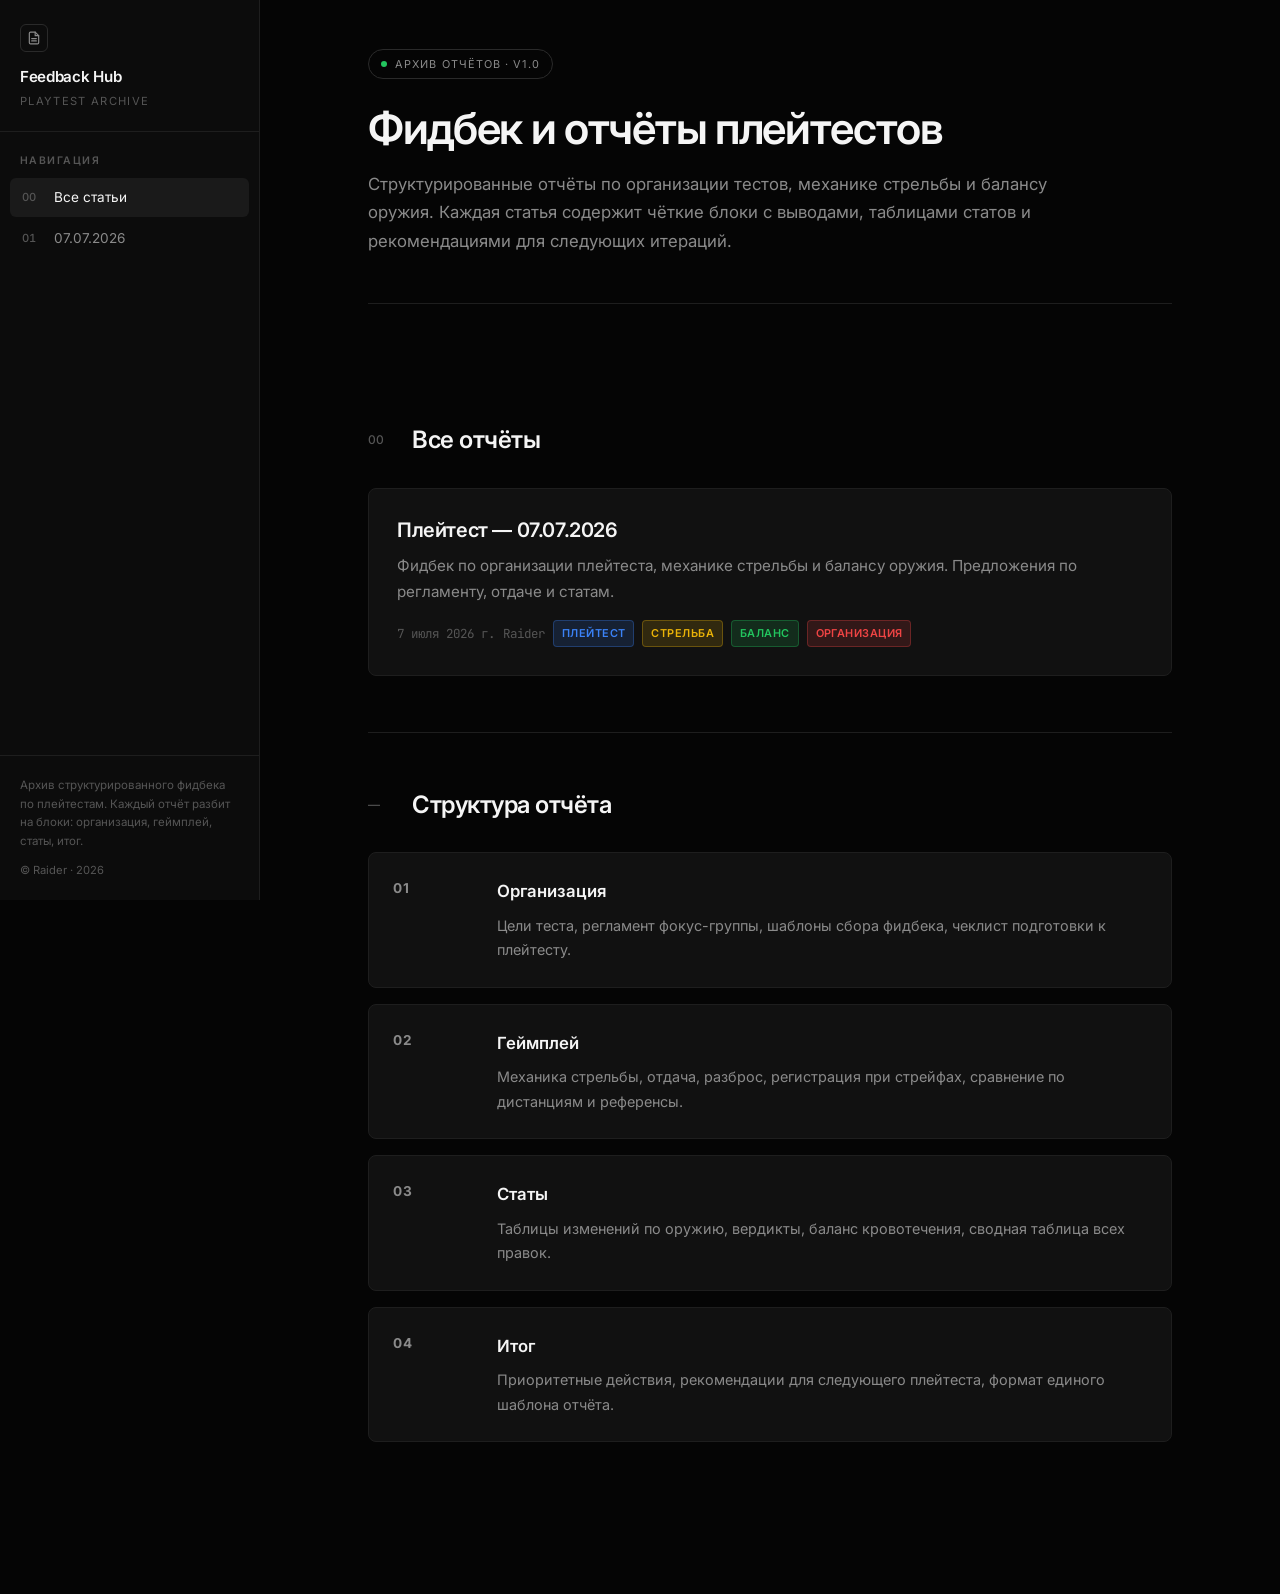
==== index.html @ beb71a13 "Redesign Feedback Hub with Exbo-security dark theme and expanded content. Sidebar layout, detailed p" ====
<!DOCTYPE html>
<html lang="ru">
<head>
  <meta charset="UTF-8">
  <meta name="viewport" content="width=device-width, initial-scale=1.0">
  <title>Feedback Hub — Архив плейтестов</title>
  <meta name="description" content="Структурированный архив фидбека по плейтестам: организация, геймплей, баланс оружия и статов.">
  <link rel="preconnect" href="https://fonts.googleapis.com">
  <link rel="preconnect" href="https://fonts.gstatic.com" crossorigin>
  <link href="https://fonts.googleapis.com/css2?family=Inter:wght@300;400;500;600;700&family=JetBrains+Mono:wght@400;500&display=swap" rel="stylesheet">
  <link rel="stylesheet" href="css/styles.css">
</head>
<body>
  <button class="menu-toggle" id="menuToggle" aria-label="Меню">&#9776; Меню</button>

  <div class="layout">
    <aside class="sidebar" id="sidebar">
      <div class="brand">
        <div class="brand-icon" aria-hidden="true">
          <svg width="14" height="14" viewBox="0 0 24 24" fill="none" stroke="currentColor" stroke-width="2" stroke-linecap="round" stroke-linejoin="round">
            <path d="M14 2H6a2 2 0 0 0-2 2v16a2 2 0 0 0 2 2h12a2 2 0 0 0 2-2V8z"/>
            <polyline points="14 2 14 8 20 8"/>
            <line x1="16" y1="13" x2="8" y2="13"/>
            <line x1="16" y1="17" x2="8" y2="17"/>
          </svg>
        </div>
        <div class="brand-title">Feedback Hub</div>
        <div class="brand-sub">Playtest Archive</div>
      </div>

      <div class="nav-label">Навигация</div>
      <nav class="nav-links">
        <a href="index.html" class="nav-link active"><span class="nav-num">00</span> Все статьи</a>
        <a href="articles/2026-07-07-playtest-raider.html" class="nav-link"><span class="nav-num">01</span> 07.07.2026</a>
      </nav>

      <div class="sidebar-footer">
        <p>Архив структурированного фидбека по плейтестам. Каждый отчёт разбит на блоки: организация, геймплей, статы, итог.</p>
        <p class="copy">&copy; Raider &middot; 2026</p>
      </div>
    </aside>

    <div class="main">
      <div class="main-inner">
        <header class="hero">
          <div class="hero-badge">Архив отчётов &middot; v1.0</div>
          <h1>Фидбек и отчёты плейтестов</h1>
          <p class="hero-sub">Структурированные отчёты по организации тестов, механике стрельбы и балансу оружия. Каждая статья содержит чёткие блоки с выводами, таблицами статов и рекомендациями для следующих итераций.</p>
        </header>

        <section>
          <div class="section-head">
            <span class="section-num">00</span>
            <h2>Все отчёты</h2>
          </div>

          <div id="article-list" class="article-grid">
            <a class="article-card" href="articles/2026-07-07-playtest-raider.html">
              <h2>Плейтест &mdash; 07.07.2026</h2>
              <p>Фидбек по организации плейтеста, механике стрельбы и балансу оружия. Предложения по регламенту, отдаче, обвесам и статам 11 единиц вооружения.</p>
              <div class="article-card-footer">
                <span class="article-date">7 июля 2026</span>
                <span class="article-date">Raider</span>
                <span class="badge badge-ok">плейтест</span>
                <span class="badge badge-warn">стрельба</span>
                <span class="badge badge-good">баланс</span>
                <span class="badge badge-bad">организация</span>
              </div>
            </a>
          </div>
        </section>

        <section>
          <div class="section-head">
            <span class="section-num">&mdash;</span>
            <h2>Структура отчёта</h2>
          </div>

          <div class="factor">
            <div class="factor-weight">01</div>
            <div>
              <div class="factor-name">Организация</div>
              <p class="factor-desc">Цели теста, регламент фокус-группы, шаблоны сбора фидбека, чеклист подготовки к плейтесту.</p>
            </div>
          </div>

          <div class="factor">
            <div class="factor-weight">02</div>
            <div>
              <div class="factor-name">Геймплей</div>
              <p class="factor-desc">Механика стрельбы, отдача, разброс, регистрация при стрейфах, сравнение по дистанциям и референсы.</p>
            </div>
          </div>

          <div class="factor">
            <div class="factor-weight">03</div>
            <div>
              <div class="factor-name">Статы</div>
              <p class="factor-desc">Таблицы изменений по оружию, вердикты, баланс кровотечения, сводная таблица всех правок.</p>
            </div>
          </div>

          <div class="factor">
            <div class="factor-weight">04</div>
            <div>
              <div class="factor-name">Итог</div>
              <p class="factor-desc">Приоритетные действия, рекомендации для следующего плейтеста, формат единого шаблона отчёта.</p>
            </div>
          </div>
        </section>
      </div>
    </div>
  </div>

  <script src="js/main.js"></script>
</body>
</html>
---- css/styles.css ----
:root {
  --bg: #050505;
  --bg-elevated: #0c0c0c;
  --bg-card: #111111;
  --bg-hover: #1a1a1a;
  --border: #1e1e1e;
  --border-light: #2a2a2a;
  --text: #f5f5f5;
  --text-muted: #8a8a8a;
  --text-dim: #555555;
  --accent: #3b82f6;
  --accent-dim: rgba(59, 130, 246, 0.12);
  --green: #22c55e;
  --green-dim: rgba(34, 197, 94, 0.12);
  --yellow: #eab308;
  --yellow-dim: rgba(234, 179, 8, 0.08);
  --red: #ef4444;
  --red-dim: rgba(239, 68, 68, 0.1);
  --orange: #f97316;
  --sidebar-w: 260px;
  --font: 'Inter', system-ui, sans-serif;
  --mono: 'JetBrains Mono', 'Courier New', monospace;
}

*, *::before, *::after { margin: 0; padding: 0; box-sizing: border-box; }

html { scroll-behavior: smooth; }

body {
  font-family: var(--font);
  background: var(--bg);
  color: var(--text);
  line-height: 1.7;
  -webkit-font-smoothing: antialiased;
}

a { color: var(--accent); text-decoration: none; }
a:hover { text-decoration: underline; }

.layout { display: flex; min-height: 100vh; }

/* Sidebar */
.sidebar {
  width: var(--sidebar-w);
  flex-shrink: 0;
  position: fixed;
  top: 0;
  left: 0;
  height: 100vh;
  background: var(--bg-elevated);
  border-right: 1px solid var(--border);
  display: flex;
  flex-direction: column;
  z-index: 100;
  overflow-y: auto;
}

.brand {
  padding: 24px 20px 20px;
  border-bottom: 1px solid var(--border);
}

.brand-icon {
  width: 28px;
  height: 28px;
  border: 1.5px solid var(--border-light);
  border-radius: 6px;
  display: flex;
  align-items: center;
  justify-content: center;
  margin-bottom: 12px;
  color: var(--text-muted);
}

.brand-icon svg { display: block; }

.brand-title {
  font-size: 0.95rem;
  font-weight: 600;
  letter-spacing: -0.02em;
}

.brand-sub {
  font-size: 0.7rem;
  color: var(--text-dim);
  text-transform: uppercase;
  letter-spacing: 0.12em;
  margin-top: 2px;
}

.nav-label {
  padding: 20px 20px 8px;
  font-size: 0.65rem;
  text-transform: uppercase;
  letter-spacing: 0.14em;
  color: var(--text-dim);
  font-weight: 600;
}

.nav-links {
  display: flex;
  flex-direction: column;
  gap: 2px;
  padding: 0 10px;
  flex: 1;
}

.nav-link {
  display: flex;
  align-items: center;
  gap: 10px;
  padding: 8px 12px;
  border-radius: 6px;
  color: var(--text-muted);
  text-decoration: none;
  font-size: 0.85rem;
  transition: all 0.15s;
}

.nav-link:hover {
  color: var(--text);
  background: var(--bg-hover);
  text-decoration: none;
}

.nav-link.active {
  color: var(--text);
  background: var(--bg-hover);
}

.nav-num {
  font-size: 0.7rem;
  color: var(--text-dim);
  font-weight: 500;
  min-width: 22px;
  font-variant-numeric: tabular-nums;
}

.sidebar-footer {
  padding: 20px;
  border-top: 1px solid var(--border);
  margin-top: auto;
}

.sidebar-footer p {
  font-size: 0.72rem;
  color: var(--text-dim);
  line-height: 1.6;
}

.sidebar-footer .copy {
  margin-top: 12px;
  font-size: 0.7rem;
  color: var(--text-dim);
}

/* Main */
.main {
  margin-left: var(--sidebar-w);
  flex: 1;
  min-width: 0;
}

.main-inner {
  max-width: 900px;
  margin: 0 auto;
  padding: 48px 48px 80px;
}

/* Hero */
.hero {
  margin-bottom: 64px;
  padding-bottom: 48px;
  border-bottom: 1px solid var(--border);
}

.hero-badge {
  display: inline-flex;
  align-items: center;
  gap: 8px;
  padding: 5px 12px;
  border: 1px solid var(--border-light);
  border-radius: 100px;
  font-size: 0.68rem;
  text-transform: uppercase;
  letter-spacing: 0.1em;
  color: var(--text-muted);
  margin-bottom: 24px;
}

.hero-badge::before {
  content: '';
  width: 6px;
  height: 6px;
  border-radius: 50%;
  background: var(--green);
}

.hero h1 {
  font-size: clamp(2rem, 4vw, 2.75rem);
  font-weight: 600;
  letter-spacing: -0.03em;
  line-height: 1.15;
  margin-bottom: 16px;
}

.hero-sub {
  font-size: 1.05rem;
  color: var(--text-muted);
  line-height: 1.7;
  max-width: 720px;
}

.hero-meta {
  display: flex;
  flex-wrap: wrap;
  gap: 8px;
  margin-top: 20px;
}

/* Sections */
section {
  padding: 56px 0;
  border-bottom: 1px solid var(--border);
}

section:last-child { border-bottom: none; }

.section-head {
  display: flex;
  align-items: flex-start;
  gap: 16px;
  margin-bottom: 32px;
}

.section-num {
  font-size: 0.75rem;
  color: var(--text-dim);
  font-weight: 500;
  padding-top: 6px;
  min-width: 28px;
}

h2 {
  font-size: 1.5rem;
  font-weight: 600;
  letter-spacing: -0.02em;
  line-height: 1.3;
}

.subsection-title {
  font-size: 1.15rem;
  font-weight: 600;
  letter-spacing: -0.02em;
  margin: 44px 0 20px;
  padding-top: 28px;
  border-top: 1px solid var(--border);
  color: var(--text);
}

.subsection-title:first-of-type {
  margin-top: 8px;
  padding-top: 0;
  border-top: none;
}

h3 {
  font-size: 1.1rem;
  font-weight: 600;
  margin: 36px 0 16px;
  color: var(--text);
}

h4 {
  font-size: 0.8rem;
  font-weight: 600;
  margin: 28px 0 14px;
  color: var(--text-muted);
  text-transform: uppercase;
  letter-spacing: 0.06em;
}

p, li { font-size: 0.95rem; color: var(--text-muted); }
strong { color: var(--text); font-weight: 600; }

ul, ol { margin-left: 20px; }
li { margin-bottom: 6px; }

code {
  font-family: var(--mono);
  font-size: 0.85em;
  background: var(--bg-hover);
  padding: 2px 6px;
  border-radius: 4px;
  color: var(--accent);
}

/* Cards */
.content-block {
  background: var(--bg-card);
  border: 1px solid var(--border);
  border-radius: 8px;
  padding: 28px;
  margin: 20px 0;
}

.content-block-title {
  font-size: 1rem;
  font-weight: 600;
  margin-bottom: 16px;
  color: var(--text);
}

.content-block-text {
  font-size: 0.95rem;
  line-height: 1.75;
  color: var(--text-muted);
  margin-bottom: 12px;
}

.content-block-text:last-child { margin-bottom: 0; }

/* Info boxes */
.info-box {
  border: 1px solid var(--border-light);
  border-left: 3px solid var(--accent);
  border-radius: 8px;
  padding: 24px 28px;
  margin: 24px 0;
  background: var(--accent-dim);
}

.info-box--success {
  border-left-color: var(--green);
  background: var(--green-dim);
  border-color: rgba(34, 197, 94, 0.2);
}

.info-box--warning {
  border-left-color: var(--yellow);
  background: var(--yellow-dim);
  border-color: rgba(234, 179, 8, 0.25);
}

.info-box--danger {
  border-left-color: var(--red);
  background: var(--red-dim);
  border-color: rgba(239, 68, 68, 0.2);
}

.info-box-title {
  font-size: 0.72rem;
  font-weight: 600;
  text-transform: uppercase;
  letter-spacing: 0.1em;
  color: var(--accent);
  margin-bottom: 12px;
}

.info-box--success .info-box-title { color: var(--green); }
.info-box--warning .info-box-title { color: var(--yellow); }
.info-box--danger .info-box-title { color: var(--red); }

.info-box-text {
  font-size: 0.92rem;
  line-height: 1.75;
  color: var(--text-muted);
}

.callout-warning {
  border: 1px solid rgba(234, 179, 8, 0.3);
  background: rgba(234, 179, 8, 0.06);
  border-radius: 8px;
  padding: 20px 24px;
  margin: 24px 0;
}

.callout-warning-title {
  font-size: 0.72rem;
  font-weight: 600;
  text-transform: uppercase;
  letter-spacing: 0.1em;
  color: var(--yellow);
  margin-bottom: 10px;
}

/* Factor cards */
.factor {
  display: grid;
  grid-template-columns: 80px 1fr;
  gap: 24px;
  padding: 24px;
  margin: 16px 0;
  background: var(--bg-card);
  border: 1px solid var(--border);
  border-radius: 8px;
  transition: border-color 0.2s;
}

.factor:hover { border-color: var(--border-light); }

.factor-weight {
  font-size: 0.85rem;
  font-weight: 700;
  color: var(--text-muted);
  letter-spacing: 0.04em;
  text-transform: uppercase;
}

.factor-name {
  font-size: 1.05rem;
  font-weight: 600;
  margin-bottom: 8px;
  color: var(--text);
}

.factor-desc {
  font-size: 0.9rem;
  color: var(--text-muted);
  line-height: 1.7;
}

.factor-tag {
  display: inline-block;
  margin-top: 12px;
  padding: 4px 10px;
  background: var(--bg-hover);
  border: 1px solid var(--border);
  color: var(--text-muted);
  font-size: 0.7rem;
  text-transform: uppercase;
  letter-spacing: 0.06em;
  border-radius: 4px;
}

.factor-tag--bad {
  background: var(--red-dim);
  border-color: rgba(239, 68, 68, 0.3);
  color: var(--red);
}

.factor-tag--good {
  background: var(--green-dim);
  border-color: rgba(34, 197, 94, 0.3);
  color: var(--green);
}

/* Tables */
.table-wrap {
  overflow-x: auto;
  margin: 24px 0;
  border: 1px solid var(--border);
  border-radius: 8px;
}

table {
  width: 100%;
  border-collapse: collapse;
  font-size: 0.88rem;
}

th, td {
  padding: 14px 16px;
  text-align: left;
  border-bottom: 1px solid var(--border);
}

th {
  font-size: 0.68rem;
  font-weight: 600;
  text-transform: uppercase;
  letter-spacing: 0.1em;
  color: var(--text-dim);
  background: var(--bg-card);
}

tr:last-child td { border-bottom: none; }
tr:hover td { background: var(--bg-hover); }

.stat-old {
  font-family: var(--mono);
  color: var(--text-dim);
  text-decoration: line-through;
}

.stat-arrow { color: var(--text-dim); margin: 0 6px; }

.stat-new {
  font-family: var(--mono);
  color: var(--accent);
  font-weight: 600;
}

/* Badges */
.badge {
  display: inline-block;
  padding: 3px 8px;
  border-radius: 4px;
  font-size: 0.68rem;
  font-weight: 600;
  letter-spacing: 0.04em;
  text-transform: uppercase;
}

.badge-good { background: rgba(34, 197, 94, 0.15); color: var(--green); border: 1px solid rgba(34, 197, 94, 0.3); }
.badge-ok { background: rgba(59, 130, 246, 0.15); color: var(--accent); border: 1px solid rgba(59, 130, 246, 0.3); }
.badge-bad { background: rgba(239, 68, 68, 0.15); color: var(--red); border: 1px solid rgba(239, 68, 68, 0.3); }
.badge-warn { background: rgba(234, 179, 8, 0.15); color: var(--yellow); border: 1px solid rgba(234, 179, 8, 0.3); }
.badge-neutral { background: rgba(138, 138, 138, 0.15); color: var(--text-muted); border: 1px solid var(--border-light); }

/* Article cards (index) */
.article-grid {
  display: grid;
  gap: 16px;
  margin-top: 8px;
}

.article-card {
  display: block;
  padding: 28px;
  background: var(--bg-card);
  border: 1px solid var(--border);
  border-radius: 8px;
  text-decoration: none;
  color: inherit;
  transition: border-color 0.2s, background 0.2s;
}

.article-card:hover {
  border-color: var(--border-light);
  background: var(--bg-hover);
  text-decoration: none;
}

.article-card h2 {
  font-size: 1.25rem;
  margin-bottom: 10px;
}

.article-card p {
  margin-bottom: 16px;
}

.article-card-footer {
  display: flex;
  flex-wrap: wrap;
  align-items: center;
  gap: 8px;
}

.article-date {
  font-family: var(--mono);
  font-size: 0.78rem;
  color: var(--text-dim);
}

/* Weapon cards */
.weapon-card {
  background: var(--bg-card);
  border: 1px solid var(--border);
  border-radius: 8px;
  padding: 24px 28px;
  margin: 16px 0;
}

.weapon-card-header {
  display: flex;
  flex-wrap: wrap;
  align-items: center;
  justify-content: space-between;
  gap: 12px;
  margin-bottom: 16px;
}

.weapon-card-name {
  font-size: 1.05rem;
  font-weight: 600;
  color: var(--text);
}

.weapon-note {
  margin-top: 14px;
  font-size: 0.9rem;
  color: var(--text-muted);
  line-height: 1.7;
  padding-top: 14px;
  border-top: 1px solid var(--border);
}

/* Link cards */
.link-card {
  display: flex;
  align-items: center;
  gap: 14px;
  padding: 16px 20px;
  margin: 12px 0;
  background: var(--bg-card);
  border: 1px solid var(--border);
  border-radius: 8px;
  text-decoration: none;
  transition: border-color 0.2s;
}

.link-card:hover {
  border-color: var(--accent);
  text-decoration: none;
}

.link-card-icon {
  width: 36px;
  height: 36px;
  border-radius: 6px;
  background: var(--accent-dim);
  display: flex;
  align-items: center;
  justify-content: center;
  flex-shrink: 0;
  color: var(--accent);
  font-size: 0.75rem;
  font-weight: 700;
  font-family: var(--mono);
}

.link-card-body strong {
  display: block;
  font-size: 0.92rem;
  margin-bottom: 2px;
}

.link-card-body span {
  font-size: 0.8rem;
  color: var(--text-dim);
}

/* Distance grid */
.distance-grid {
  display: grid;
  grid-template-columns: repeat(3, 1fr);
  gap: 16px;
  margin: 24px 0;
}

.distance-card {
  background: var(--bg-card);
  border: 1px solid var(--border);
  border-radius: 8px;
  padding: 24px;
}

.distance-card-label {
  font-size: 0.68rem;
  font-weight: 600;
  text-transform: uppercase;
  letter-spacing: 0.1em;
  color: var(--text-dim);
  margin-bottom: 8px;
}

.distance-card-status {
  font-size: 1.1rem;
  font-weight: 600;
  margin-bottom: 12px;
}

.distance-card-status.ok { color: var(--green); }
.distance-card-status.warn { color: var(--yellow); }
.distance-card-status.bad { color: var(--red); }

.distance-card p {
  font-size: 0.88rem;
  line-height: 1.65;
}

/* Checklist */
.checklist {
  list-style: none;
  margin: 16px 0;
  padding: 0;
}

.checklist li {
  display: flex;
  align-items: flex-start;
  gap: 12px;
  padding: 12px 0;
  border-bottom: 1px solid var(--border);
  margin: 0;
}

.checklist li:last-child { border-bottom: none; }

.check-icon {
  width: 20px;
  height: 20px;
  border-radius: 4px;
  flex-shrink: 0;
  display: flex;
  align-items: center;
  justify-content: center;
  font-size: 0.7rem;
  font-weight: 700;
  margin-top: 2px;
}

.check-icon--fail {
  background: var(--red-dim);
  color: var(--red);
  border: 1px solid rgba(239, 68, 68, 0.3);
}

.check-icon--pass {
  background: var(--green-dim);
  color: var(--green);
  border: 1px solid rgba(34, 197, 94, 0.3);
}

.check-icon--warn {
  background: var(--yellow-dim);
  color: var(--yellow);
  border: 1px solid rgba(234, 179, 8, 0.3);
}

/* Activity log */
.activity-log {
  background: var(--bg-card);
  border: 1px solid var(--border);
  border-radius: 8px;
  padding: 8px 20px;
  margin: 16px 0;
}

.activity-item {
  padding: 12px 0;
  border-bottom: 1px solid var(--border);
  display: grid;
  grid-template-columns: 100px 1fr;
  gap: 16px;
}

.activity-item:last-child { border-bottom: none; }

.activity-label {
  font-weight: 500;
  font-size: 0.8rem;
  color: var(--text-dim);
  text-transform: uppercase;
  letter-spacing: 0.06em;
  font-family: var(--mono);
}

.activity-details {
  font-size: 0.88rem;
  color: var(--text-muted);
}

/* Priority list */
.priority-list {
  counter-reset: priority;
  list-style: none;
  margin: 20px 0;
  padding: 0;
}

.priority-list li {
  counter-increment: priority;
  display: flex;
  gap: 16px;
  padding: 16px 0;
  border-bottom: 1px solid var(--border);
  margin: 0;
}

.priority-list li::before {
  content: counter(priority, decimal-leading-zero);
  font-family: var(--mono);
  font-size: 0.8rem;
  color: var(--text-dim);
  min-width: 28px;
  padding-top: 2px;
}

/* Details accordion */
details {
  margin: 12px 0;
  border: 1px solid var(--border);
  border-radius: 8px;
  overflow: hidden;
}

details[open] { border-color: var(--border-light); }

summary {
  background: var(--bg-card);
  padding: 14px 20px;
  cursor: pointer;
  font-weight: 500;
  font-size: 0.9rem;
  list-style: none;
  display: flex;
  justify-content: space-between;
  align-items: center;
  color: var(--text);
}

summary::after {
  content: '+';
  font-size: 1.1rem;
  color: var(--text-dim);
  font-weight: 300;
}

details[open] summary::after { content: '−'; }

details .details-body {
  padding: 20px 24px;
  border-top: 1px solid var(--border);
}

/* Mobile */
.menu-toggle {
  display: none;
  position: fixed;
  top: 16px;
  left: 16px;
  z-index: 200;
  background: var(--bg-card);
  border: 1px solid var(--border);
  color: var(--text);
  padding: 8px 12px;
  border-radius: 6px;
  cursor: pointer;
  font-size: 0.85rem;
  font-family: var(--font);
}

@media (max-width: 900px) {
  .sidebar {
    transform: translateX(-100%);
    transition: transform 0.25s;
  }

  .sidebar.open { transform: translateX(0); }

  .main { margin-left: 0; }

  .main-inner { padding: 80px 24px 60px; }

  .menu-toggle { display: block; }

  .factor { grid-template-columns: 1fr; }

  .distance-grid { grid-template-columns: 1fr; }

  .activity-item { grid-template-columns: 1fr; }
}

@media (max-width: 600px) {
  .weapon-card-header { flex-direction: column; align-items: flex-start; }
}
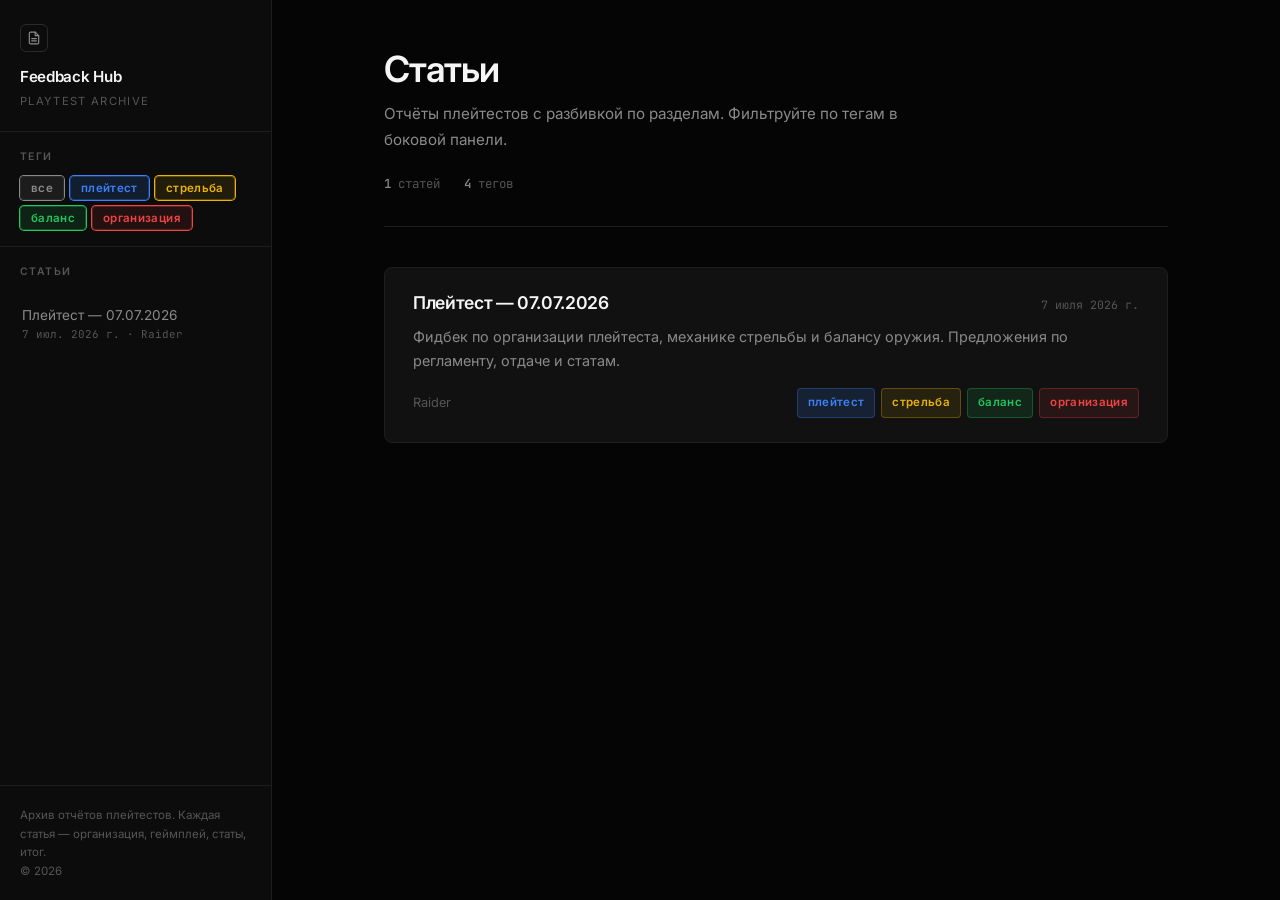
==== commit 7e021d5c: "Rebuild as article hub with tag filters and section navigation. Hub lists articles with sidebar tag " ====
--- a/index.html
+++ b/index.html
@@ -4,110 +4,90 @@
   <meta charset="UTF-8">
   <meta name="viewport" content="width=device-width, initial-scale=1.0">
   <title>Feedback Hub — Архив плейтестов</title>
-  <meta name="description" content="Структурированный архив фидбека по плейтестам: организация, геймплей, баланс оружия и статов.">
+  <meta name="description" content="Хаб статей с фидбеком по плейтестам: организация, геймплей, баланс.">
   <link rel="preconnect" href="https://fonts.googleapis.com">
   <link rel="preconnect" href="https://fonts.gstatic.com" crossorigin>
-  <link href="https://fonts.googleapis.com/css2?family=Inter:wght@300;400;500;600;700&family=JetBrains+Mono:wght@400;500&display=swap" rel="stylesheet">
+  <link href="https://fonts.googleapis.com/css2?family=Inter:wght@400;500;600;700&family=JetBrains+Mono:wght@400;500&display=swap" rel="stylesheet">
   <link rel="stylesheet" href="css/styles.css">
 </head>
 <body>
-  <button class="menu-toggle" id="menuToggle" aria-label="Меню">&#9776; Меню</button>
+  <button class="menu-toggle" id="menuToggle" aria-label="Открыть меню">&#9776; Меню</button>
 
   <div class="layout">
     <aside class="sidebar" id="sidebar">
       <div class="brand">
-        <div class="brand-icon" aria-hidden="true">
-          <svg width="14" height="14" viewBox="0 0 24 24" fill="none" stroke="currentColor" stroke-width="2" stroke-linecap="round" stroke-linejoin="round">
-            <path d="M14 2H6a2 2 0 0 0-2 2v16a2 2 0 0 0 2 2h12a2 2 0 0 0 2-2V8z"/>
-            <polyline points="14 2 14 8 20 8"/>
-            <line x1="16" y1="13" x2="8" y2="13"/>
-            <line x1="16" y1="17" x2="8" y2="17"/>
-          </svg>
-        </div>
-        <div class="brand-title">Feedback Hub</div>
-        <div class="brand-sub">Playtest Archive</div>
+        <a class="brand-link" href="index.html">
+          <div class="brand-icon" aria-hidden="true">
+            <svg width="14" height="14" viewBox="0 0 24 24" fill="none" stroke="currentColor" stroke-width="2" stroke-linecap="round" stroke-linejoin="round">
+              <path d="M14 2H6a2 2 0 0 0-2 2v16a2 2 0 0 0 2 2h12a2 2 0 0 0 2-2V8z"/>
+              <polyline points="14 2 14 8 20 8"/>
+              <line x1="16" y1="13" x2="8" y2="13"/>
+              <line x1="16" y1="17" x2="8" y2="17"/>
+            </svg>
+          </div>
+          <div class="brand-title">Feedback Hub</div>
+          <div class="brand-sub">Playtest Archive</div>
+        </a>
       </div>
 
-      <div class="nav-label">Навигация</div>
-      <nav class="nav-links">
-        <a href="index.html" class="nav-link active"><span class="nav-num">00</span> Все статьи</a>
-        <a href="articles/2026-07-07-playtest-raider.html" class="nav-link"><span class="nav-num">01</span> 07.07.2026</a>
+      <div class="sidebar-block">
+        <div class="sidebar-label">Теги</div>
+        <div class="tags" id="tag-filters">
+          <button type="button" class="tag tag--neutral tag-filter is-active" data-tag="all">все</button>
+          <span class="tag tag--playtest">плейтест</span>
+          <span class="tag tag--shooting">стрельба</span>
+          <span class="tag tag--balance">баланс</span>
+          <span class="tag tag--org">организация</span>
+        </div>
+      </div>
+
+      <div class="sidebar-block" style="padding-bottom:0;border-bottom:none">
+        <div class="sidebar-label">Статьи</div>
+      </div>
+      <nav class="nav-links" id="sidebar-articles">
+        <a class="nav-link" href="articles/2026-07-07-playtest-raider.html">
+          Плейтест — 07.07.2026
+          <span class="nav-link-meta">7 июл. 2026 · Raider</span>
+        </a>
       </nav>
 
       <div class="sidebar-footer">
-        <p>Архив структурированного фидбека по плейтестам. Каждый отчёт разбит на блоки: организация, геймплей, статы, итог.</p>
-        <p class="copy">&copy; Raider &middot; 2026</p>
+        <p>Архив отчётов плейтестов. Каждая статья — организация, геймплей, статы, итог.</p>
+        <p class="copy">&copy; 2026</p>
       </div>
     </aside>
 
     <div class="main">
       <div class="main-inner">
-        <header class="hero">
-          <div class="hero-badge">Архив отчётов &middot; v1.0</div>
-          <h1>Фидбек и отчёты плейтестов</h1>
-          <p class="hero-sub">Структурированные отчёты по организации тестов, механике стрельбы и балансу оружия. Каждая статья содержит чёткие блоки с выводами, таблицами статов и рекомендациями для следующих итераций.</p>
+        <header class="hub-header">
+          <h1>Статьи</h1>
+          <p>Отчёты плейтестов с разбивкой по разделам. Фильтруйте по тегам в боковой панели.</p>
+          <div class="hub-stats">
+            <span><strong id="stat-count">1</strong> статей</span>
+            <span><strong id="stat-tags">4</strong> тегов</span>
+          </div>
         </header>
 
-        <section>
-          <div class="section-head">
-            <span class="section-num">00</span>
-            <h2>Все отчёты</h2>
-          </div>
+        <div id="article-list" class="article-grid">
+          <a class="article-card" href="articles/2026-07-07-playtest-raider.html" data-id="2026-07-07-playtest-raider" data-tags="плейтест,стрельба,баланс,организация">
+            <div class="article-card-top">
+              <h2>Плейтест — 07.07.2026</h2>
+              <span class="article-card-date">7 июля 2026</span>
+            </div>
+            <p class="article-card-summary">Фидбек по организации плейтеста, механике стрельбы и балансу оружия. Предложения по регламенту, отдаче и статам.</p>
+            <div class="article-card-bottom">
+              <span class="article-card-author">Raider</span>
+              <div class="tags">
+                <span class="tag tag--playtest">плейтест</span>
+                <span class="tag tag--shooting">стрельба</span>
+                <span class="tag tag--balance">баланс</span>
+                <span class="tag tag--org">организация</span>
+              </div>
+            </div>
+          </a>
+        </div>
 
-          <div id="article-list" class="article-grid">
-            <a class="article-card" href="articles/2026-07-07-playtest-raider.html">
-              <h2>Плейтест &mdash; 07.07.2026</h2>
-              <p>Фидбек по организации плейтеста, механике стрельбы и балансу оружия. Предложения по регламенту, отдаче, обвесам и статам 11 единиц вооружения.</p>
-              <div class="article-card-footer">
-                <span class="article-date">7 июля 2026</span>
-                <span class="article-date">Raider</span>
-                <span class="badge badge-ok">плейтест</span>
-                <span class="badge badge-warn">стрельба</span>
-                <span class="badge badge-good">баланс</span>
-                <span class="badge badge-bad">организация</span>
-              </div>
-            </a>
-          </div>
-        </section>
-
-        <section>
-          <div class="section-head">
-            <span class="section-num">&mdash;</span>
-            <h2>Структура отчёта</h2>
-          </div>
-
-          <div class="factor">
-            <div class="factor-weight">01</div>
-            <div>
-              <div class="factor-name">Организация</div>
-              <p class="factor-desc">Цели теста, регламент фокус-группы, шаблоны сбора фидбека, чеклист подготовки к плейтесту.</p>
-            </div>
-          </div>
-
-          <div class="factor">
-            <div class="factor-weight">02</div>
-            <div>
-              <div class="factor-name">Геймплей</div>
-              <p class="factor-desc">Механика стрельбы, отдача, разброс, регистрация при стрейфах, сравнение по дистанциям и референсы.</p>
-            </div>
-          </div>
-
-          <div class="factor">
-            <div class="factor-weight">03</div>
-            <div>
-              <div class="factor-name">Статы</div>
-              <p class="factor-desc">Таблицы изменений по оружию, вердикты, баланс кровотечения, сводная таблица всех правок.</p>
-            </div>
-          </div>
-
-          <div class="factor">
-            <div class="factor-weight">04</div>
-            <div>
-              <div class="factor-name">Итог</div>
-              <p class="factor-desc">Приоритетные действия, рекомендации для следующего плейтеста, формат единого шаблона отчёта.</p>
-            </div>
-          </div>
-        </section>
+        <p class="empty-state is-hidden" id="empty-state">Нет статей с выбранными тегами.</p>
       </div>
     </div>
   </div>
--- a/css/styles.css
+++ b/css/styles.css
@@ -13,13 +13,14 @@
   --green: #22c55e;
   --green-dim: rgba(34, 197, 94, 0.12);
   --yellow: #eab308;
-  --yellow-dim: rgba(234, 179, 8, 0.08);
+  --yellow-dim: rgba(234, 179, 8, 0.1);
   --red: #ef4444;
   --red-dim: rgba(239, 68, 68, 0.1);
   --orange: #f97316;
-  --sidebar-w: 260px;
+  --sidebar-w: 272px;
   --font: 'Inter', system-ui, sans-serif;
   --mono: 'JetBrains Mono', 'Courier New', monospace;
+  --radius: 8px;
 }
 
 *, *::before, *::after { margin: 0; padding: 0; box-sizing: border-box; }
@@ -37,9 +38,11 @@
 a { color: var(--accent); text-decoration: none; }
 a:hover { text-decoration: underline; }
 
+img { max-width: 100%; height: auto; }
+
+/* ── Layout ── */
 .layout { display: flex; min-height: 100vh; }
 
-/* Sidebar */
 .sidebar {
   width: var(--sidebar-w);
   flex-shrink: 0;
@@ -55,10 +58,31 @@
   overflow-y: auto;
 }
 
+.main {
+  margin-left: var(--sidebar-w);
+  flex: 1;
+  min-width: 0;
+}
+
+.main-inner {
+  max-width: 880px;
+  margin: 0 auto;
+  padding: 48px 48px 96px;
+}
+
+/* ── Sidebar brand ── */
 .brand {
   padding: 24px 20px 20px;
   border-bottom: 1px solid var(--border);
 }
+
+.brand-link {
+  display: block;
+  text-decoration: none;
+  color: inherit;
+}
+
+.brand-link:hover { text-decoration: none; opacity: 0.85; }
 
 .brand-icon {
   width: 28px;
@@ -72,8 +96,6 @@
   color: var(--text-muted);
 }
 
-.brand-icon svg { display: block; }
-
 .brand-title {
   font-size: 0.95rem;
   font-weight: 600;
@@ -88,33 +110,79 @@
   margin-top: 2px;
 }
 
-.nav-label {
-  padding: 20px 20px 8px;
+.sidebar-block {
+  padding: 16px 20px;
+  border-bottom: 1px solid var(--border);
+}
+
+.sidebar-label {
   font-size: 0.65rem;
   text-transform: uppercase;
   letter-spacing: 0.14em;
   color: var(--text-dim);
   font-weight: 600;
-}
-
+  margin-bottom: 10px;
+}
+
+/* ── Tags ── */
+.tags {
+  display: flex;
+  flex-wrap: wrap;
+  gap: 6px;
+}
+
+.tag {
+  display: inline-flex;
+  align-items: center;
+  padding: 4px 10px;
+  border-radius: 4px;
+  font-size: 0.72rem;
+  font-weight: 600;
+  letter-spacing: 0.03em;
+  border: 1px solid transparent;
+  white-space: nowrap;
+}
+
+.tag--playtest { background: rgba(59,130,246,0.15); color: var(--accent); border-color: rgba(59,130,246,0.3); }
+.tag--shooting { background: var(--yellow-dim); color: var(--yellow); border-color: rgba(234,179,8,0.3); }
+.tag--balance { background: var(--green-dim); color: var(--green); border-color: rgba(34,197,94,0.3); }
+.tag--org { background: var(--red-dim); color: var(--red); border-color: rgba(239,68,68,0.3); }
+.tag--neutral { background: rgba(138,138,138,0.12); color: var(--text-muted); border-color: var(--border-light); }
+
+.tag-filter {
+  cursor: pointer;
+  transition: opacity 0.15s, transform 0.1s;
+  font-family: var(--font);
+}
+
+.tag-filter:hover { opacity: 0.85; }
+
+.tag-filter.is-active {
+  box-shadow: 0 0 0 1px currentColor;
+}
+
+.tag-filter:not(.is-active) {
+  opacity: 0.45;
+}
+
+/* ── Sidebar nav ── */
 .nav-links {
   display: flex;
   flex-direction: column;
   gap: 2px;
-  padding: 0 10px;
+  padding: 8px 10px;
   flex: 1;
 }
 
 .nav-link {
-  display: flex;
-  align-items: center;
-  gap: 10px;
+  display: block;
   padding: 8px 12px;
   border-radius: 6px;
   color: var(--text-muted);
   text-decoration: none;
   font-size: 0.85rem;
-  transition: all 0.15s;
+  transition: background 0.15s, color 0.15s;
+  line-height: 1.4;
 }
 
 .nav-link:hover {
@@ -128,12 +196,20 @@
   background: var(--bg-hover);
 }
 
-.nav-num {
-  font-size: 0.7rem;
-  color: var(--text-dim);
-  font-weight: 500;
-  min-width: 22px;
-  font-variant-numeric: tabular-nums;
+.nav-link--back {
+  color: var(--text-dim);
+  font-size: 0.8rem;
+  margin-bottom: 4px;
+}
+
+.nav-link--back:hover { color: var(--accent); }
+
+.nav-link-meta {
+  display: block;
+  font-family: var(--mono);
+  font-size: 0.68rem;
+  color: var(--text-dim);
+  margin-top: 2px;
 }
 
 .sidebar-footer {
@@ -148,328 +224,372 @@
   line-height: 1.6;
 }
 
-.sidebar-footer .copy {
+.sidebar-meta {
+  display: flex;
+  flex-direction: column;
+  gap: 4px;
   margin-top: 12px;
-  font-size: 0.7rem;
-  color: var(--text-dim);
-}
-
-/* Main */
-.main {
-  margin-left: var(--sidebar-w);
-  flex: 1;
-  min-width: 0;
-}
-
-.main-inner {
-  max-width: 900px;
-  margin: 0 auto;
-  padding: 48px 48px 80px;
-}
-
-/* Hero */
-.hero {
-  margin-bottom: 64px;
-  padding-bottom: 48px;
+  font-family: var(--mono);
+  font-size: 0.72rem;
+  color: var(--text-dim);
+}
+
+/* ── Hub page ── */
+.hub-header {
+  margin-bottom: 40px;
+  padding-bottom: 32px;
   border-bottom: 1px solid var(--border);
 }
 
-.hero-badge {
-  display: inline-flex;
+.hub-header h1 {
+  font-size: clamp(1.75rem, 3.5vw, 2.25rem);
+  font-weight: 600;
+  letter-spacing: -0.03em;
+  line-height: 1.2;
+  margin-bottom: 10px;
+}
+
+.hub-header p {
+  font-size: 0.95rem;
+  color: var(--text-muted);
+  max-width: 560px;
+}
+
+.hub-stats {
+  display: flex;
+  gap: 24px;
+  margin-top: 20px;
+  font-family: var(--mono);
+  font-size: 0.78rem;
+  color: var(--text-dim);
+}
+
+.hub-stats strong {
+  color: var(--text-muted);
+  font-weight: 500;
+}
+
+.article-grid {
+  display: grid;
+  gap: 12px;
+}
+
+.article-card {
+  display: block;
+  padding: 24px 28px;
+  background: var(--bg-card);
+  border: 1px solid var(--border);
+  border-radius: var(--radius);
+  text-decoration: none;
+  color: inherit;
+  transition: border-color 0.2s, background 0.2s;
+}
+
+.article-card:hover {
+  border-color: var(--border-light);
+  background: var(--bg-hover);
+  text-decoration: none;
+}
+
+.article-card.is-hidden { display: none; }
+
+.article-card-top {
+  display: flex;
+  justify-content: space-between;
+  align-items: flex-start;
+  gap: 16px;
+  margin-bottom: 10px;
+}
+
+.article-card h2 {
+  font-size: 1.1rem;
+  font-weight: 600;
+  letter-spacing: -0.02em;
+  color: var(--text);
+  line-height: 1.3;
+}
+
+.article-card-date {
+  font-family: var(--mono);
+  font-size: 0.72rem;
+  color: var(--text-dim);
+  white-space: nowrap;
+  flex-shrink: 0;
+  padding-top: 3px;
+}
+
+.article-card-summary {
+  font-size: 0.9rem;
+  color: var(--text-muted);
+  line-height: 1.65;
+  margin-bottom: 16px;
+}
+
+.article-card-bottom {
+  display: flex;
+  flex-wrap: wrap;
+  align-items: center;
+  justify-content: space-between;
+  gap: 10px;
+}
+
+.article-card-author {
+  font-size: 0.8rem;
+  color: var(--text-dim);
+}
+
+.empty-state {
+  padding: 48px 28px;
+  text-align: center;
+  border: 1px dashed var(--border-light);
+  border-radius: var(--radius);
+  color: var(--text-dim);
+  font-size: 0.9rem;
+}
+
+.empty-state.is-hidden { display: none; }
+
+/* ── Article page ── */
+.breadcrumb {
+  display: flex;
   align-items: center;
   gap: 8px;
-  padding: 5px 12px;
-  border: 1px solid var(--border-light);
-  border-radius: 100px;
-  font-size: 0.68rem;
-  text-transform: uppercase;
-  letter-spacing: 0.1em;
-  color: var(--text-muted);
-  margin-bottom: 24px;
-}
-
-.hero-badge::before {
-  content: '';
-  width: 6px;
-  height: 6px;
-  border-radius: 50%;
-  background: var(--green);
-}
-
-.hero h1 {
-  font-size: clamp(2rem, 4vw, 2.75rem);
+  font-size: 0.8rem;
+  color: var(--text-dim);
+  margin-bottom: 20px;
+}
+
+.breadcrumb a { color: var(--text-muted); }
+.breadcrumb a:hover { color: var(--accent); }
+.breadcrumb-sep { color: var(--text-dim); }
+
+.article-header {
+  margin-bottom: 48px;
+  padding-bottom: 32px;
+  border-bottom: 1px solid var(--border);
+}
+
+.article-header h1 {
+  font-size: clamp(1.75rem, 3.5vw, 2.25rem);
   font-weight: 600;
   letter-spacing: -0.03em;
-  line-height: 1.15;
-  margin-bottom: 16px;
-}
-
-.hero-sub {
-  font-size: 1.05rem;
+  line-height: 1.2;
+  margin-bottom: 12px;
+}
+
+.article-lead {
+  font-size: 1rem;
   color: var(--text-muted);
   line-height: 1.7;
-  max-width: 720px;
-}
-
-.hero-meta {
+  max-width: 640px;
+  margin-bottom: 20px;
+}
+
+.article-meta {
   display: flex;
   flex-wrap: wrap;
-  gap: 8px;
-  margin-top: 20px;
-}
-
-/* Sections */
-section {
-  padding: 56px 0;
+  align-items: center;
+  gap: 12px;
+}
+
+.article-meta-item {
+  font-family: var(--mono);
+  font-size: 0.78rem;
+  color: var(--text-dim);
+}
+
+/* ── Article sections ── */
+.article-body section {
+  padding: 40px 0;
   border-bottom: 1px solid var(--border);
 }
 
-section:last-child { border-bottom: none; }
-
-.section-head {
-  display: flex;
-  align-items: flex-start;
-  gap: 16px;
-  margin-bottom: 32px;
-}
-
-.section-num {
-  font-size: 0.75rem;
-  color: var(--text-dim);
-  font-weight: 500;
-  padding-top: 6px;
-  min-width: 28px;
-}
-
-h2 {
-  font-size: 1.5rem;
+.article-body section:last-child { border-bottom: none; }
+
+.section-title {
+  font-size: 1.35rem;
   font-weight: 600;
   letter-spacing: -0.02em;
-  line-height: 1.3;
+  margin-bottom: 24px;
+  color: var(--text);
 }
 
 .subsection-title {
-  font-size: 1.15rem;
-  font-weight: 600;
-  letter-spacing: -0.02em;
-  margin: 44px 0 20px;
-  padding-top: 28px;
-  border-top: 1px solid var(--border);
+  font-size: 1.05rem;
+  font-weight: 600;
+  margin: 32px 0 16px;
   color: var(--text);
 }
 
-.subsection-title:first-of-type {
-  margin-top: 8px;
-  padding-top: 0;
-  border-top: none;
-}
-
-h3 {
-  font-size: 1.1rem;
-  font-weight: 600;
-  margin: 36px 0 16px;
-  color: var(--text);
-}
+.subsection-title:first-child { margin-top: 0; }
 
 h4 {
-  font-size: 0.8rem;
-  font-weight: 600;
-  margin: 28px 0 14px;
+  font-size: 0.78rem;
+  font-weight: 600;
+  margin: 24px 0 12px;
   color: var(--text-muted);
   text-transform: uppercase;
   letter-spacing: 0.06em;
 }
 
-p, li { font-size: 0.95rem; color: var(--text-muted); }
+p, li { font-size: 0.93rem; color: var(--text-muted); }
 strong { color: var(--text); font-weight: 600; }
-
 ul, ol { margin-left: 20px; }
 li { margin-bottom: 6px; }
 
-code {
-  font-family: var(--mono);
-  font-size: 0.85em;
-  background: var(--bg-hover);
-  padding: 2px 6px;
-  border-radius: 4px;
-  color: var(--accent);
-}
-
-/* Cards */
+/* ── Content components ── */
 .content-block {
   background: var(--bg-card);
   border: 1px solid var(--border);
-  border-radius: 8px;
-  padding: 28px;
+  border-radius: var(--radius);
+  padding: 24px 28px;
   margin: 20px 0;
 }
 
 .content-block-title {
-  font-size: 1rem;
-  font-weight: 600;
-  margin-bottom: 16px;
+  font-size: 0.95rem;
+  font-weight: 600;
+  margin-bottom: 12px;
   color: var(--text);
 }
 
 .content-block-text {
-  font-size: 0.95rem;
+  font-size: 0.93rem;
   line-height: 1.75;
   color: var(--text-muted);
-  margin-bottom: 12px;
-}
-
-.content-block-text:last-child { margin-bottom: 0; }
-
-/* Info boxes */
+}
+
 .info-box {
   border: 1px solid var(--border-light);
   border-left: 3px solid var(--accent);
-  border-radius: 8px;
-  padding: 24px 28px;
-  margin: 24px 0;
+  border-radius: var(--radius);
+  padding: 20px 24px;
+  margin: 20px 0;
   background: var(--accent-dim);
 }
 
-.info-box--success {
-  border-left-color: var(--green);
-  background: var(--green-dim);
-  border-color: rgba(34, 197, 94, 0.2);
-}
-
-.info-box--warning {
-  border-left-color: var(--yellow);
-  background: var(--yellow-dim);
-  border-color: rgba(234, 179, 8, 0.25);
-}
-
-.info-box--danger {
-  border-left-color: var(--red);
-  background: var(--red-dim);
-  border-color: rgba(239, 68, 68, 0.2);
-}
+.info-box--success { border-left-color: var(--green); background: var(--green-dim); border-color: rgba(34,197,94,0.2); }
+.info-box--warning { border-left-color: var(--yellow); background: var(--yellow-dim); border-color: rgba(234,179,8,0.25); }
+.info-box--danger { border-left-color: var(--red); background: var(--red-dim); border-color: rgba(239,68,68,0.2); }
 
 .info-box-title {
-  font-size: 0.72rem;
+  font-size: 0.7rem;
   font-weight: 600;
   text-transform: uppercase;
   letter-spacing: 0.1em;
   color: var(--accent);
-  margin-bottom: 12px;
+  margin-bottom: 10px;
 }
 
 .info-box--success .info-box-title { color: var(--green); }
 .info-box--warning .info-box-title { color: var(--yellow); }
 .info-box--danger .info-box-title { color: var(--red); }
 
-.info-box-text {
-  font-size: 0.92rem;
-  line-height: 1.75;
-  color: var(--text-muted);
-}
+.info-box-text { font-size: 0.92rem; line-height: 1.75; color: var(--text-muted); }
 
 .callout-warning {
-  border: 1px solid rgba(234, 179, 8, 0.3);
-  background: rgba(234, 179, 8, 0.06);
-  border-radius: 8px;
-  padding: 20px 24px;
-  margin: 24px 0;
+  border: 1px solid rgba(234,179,8,0.3);
+  background: rgba(234,179,8,0.06);
+  border-radius: var(--radius);
+  padding: 18px 22px;
+  margin: 20px 0;
 }
 
 .callout-warning-title {
-  font-size: 0.72rem;
+  font-size: 0.7rem;
   font-weight: 600;
   text-transform: uppercase;
   letter-spacing: 0.1em;
   color: var(--yellow);
-  margin-bottom: 10px;
-}
-
-/* Factor cards */
+  margin-bottom: 8px;
+}
+
 .factor {
   display: grid;
-  grid-template-columns: 80px 1fr;
-  gap: 24px;
-  padding: 24px;
-  margin: 16px 0;
-  background: var(--bg-card);
-  border: 1px solid var(--border);
-  border-radius: 8px;
-  transition: border-color 0.2s;
-}
-
-.factor:hover { border-color: var(--border-light); }
-
-.factor-weight {
-  font-size: 0.85rem;
+  grid-template-columns: 72px 1fr;
+  gap: 20px;
+  padding: 20px 24px;
+  margin: 12px 0;
+  background: var(--bg-card);
+  border: 1px solid var(--border);
+  border-radius: var(--radius);
+}
+
+.factor-label {
+  font-size: 0.75rem;
   font-weight: 700;
-  color: var(--text-muted);
+  color: var(--text-dim);
+  text-transform: uppercase;
   letter-spacing: 0.04em;
-  text-transform: uppercase;
-}
-
-.factor-name {
-  font-size: 1.05rem;
-  font-weight: 600;
-  margin-bottom: 8px;
-  color: var(--text);
-}
-
-.factor-desc {
-  font-size: 0.9rem;
-  color: var(--text-muted);
-  line-height: 1.7;
-}
+  padding-top: 2px;
+}
+
+.factor-name { font-size: 1rem; font-weight: 600; margin-bottom: 6px; color: var(--text); }
+.factor-desc { font-size: 0.9rem; color: var(--text-muted); line-height: 1.65; }
 
 .factor-tag {
   display: inline-block;
-  margin-top: 12px;
-  padding: 4px 10px;
-  background: var(--bg-hover);
-  border: 1px solid var(--border);
-  color: var(--text-muted);
-  font-size: 0.7rem;
-  text-transform: uppercase;
-  letter-spacing: 0.06em;
+  margin-top: 10px;
+  padding: 3px 8px;
+  font-size: 0.68rem;
+  font-weight: 600;
+  text-transform: uppercase;
+  letter-spacing: 0.05em;
   border-radius: 4px;
 }
 
-.factor-tag--bad {
-  background: var(--red-dim);
-  border-color: rgba(239, 68, 68, 0.3);
-  color: var(--red);
-}
-
-.factor-tag--good {
-  background: var(--green-dim);
-  border-color: rgba(34, 197, 94, 0.3);
-  color: var(--green);
-}
-
-/* Tables */
+.factor-tag--bad { background: var(--red-dim); color: var(--red); border: 1px solid rgba(239,68,68,0.3); }
+.factor-tag--good { background: var(--green-dim); color: var(--green); border: 1px solid rgba(34,197,94,0.3); }
+
+.distance-grid {
+  display: grid;
+  grid-template-columns: repeat(3, 1fr);
+  gap: 12px;
+  margin: 20px 0;
+}
+
+.distance-card {
+  background: var(--bg-card);
+  border: 1px solid var(--border);
+  border-radius: var(--radius);
+  padding: 20px;
+}
+
+.distance-card-label {
+  font-size: 0.65rem;
+  font-weight: 600;
+  text-transform: uppercase;
+  letter-spacing: 0.1em;
+  color: var(--text-dim);
+  margin-bottom: 6px;
+}
+
+.distance-card-status { font-size: 1rem; font-weight: 600; margin-bottom: 10px; }
+.distance-card-status.ok { color: var(--green); }
+.distance-card-status.warn { color: var(--yellow); }
+.distance-card-status.bad { color: var(--red); }
+.distance-card p { font-size: 0.85rem; line-height: 1.6; }
+
 .table-wrap {
   overflow-x: auto;
-  margin: 24px 0;
-  border: 1px solid var(--border);
-  border-radius: 8px;
-}
-
-table {
-  width: 100%;
-  border-collapse: collapse;
-  font-size: 0.88rem;
-}
+  margin: 20px 0;
+  border: 1px solid var(--border);
+  border-radius: var(--radius);
+}
+
+table { width: 100%; border-collapse: collapse; font-size: 0.86rem; }
 
 th, td {
-  padding: 14px 16px;
+  padding: 12px 14px;
   text-align: left;
   border-bottom: 1px solid var(--border);
 }
 
 th {
-  font-size: 0.68rem;
-  font-weight: 600;
-  text-transform: uppercase;
-  letter-spacing: 0.1em;
+  font-size: 0.65rem;
+  font-weight: 600;
+  text-transform: uppercase;
+  letter-spacing: 0.08em;
   color: var(--text-dim);
   background: var(--bg-card);
 }
@@ -477,138 +597,72 @@
 tr:last-child td { border-bottom: none; }
 tr:hover td { background: var(--bg-hover); }
 
-.stat-old {
-  font-family: var(--mono);
-  color: var(--text-dim);
-  text-decoration: line-through;
-}
-
-.stat-arrow { color: var(--text-dim); margin: 0 6px; }
-
-.stat-new {
-  font-family: var(--mono);
-  color: var(--accent);
-  font-weight: 600;
-}
-
-/* Badges */
+.stat-old { font-family: var(--mono); color: var(--text-dim); text-decoration: line-through; }
+.stat-arrow { color: var(--text-dim); margin: 0 5px; }
+.stat-new { font-family: var(--mono); color: var(--accent); font-weight: 600; }
+
 .badge {
   display: inline-block;
   padding: 3px 8px;
   border-radius: 4px;
-  font-size: 0.68rem;
+  font-size: 0.65rem;
   font-weight: 600;
   letter-spacing: 0.04em;
   text-transform: uppercase;
 }
 
-.badge-good { background: rgba(34, 197, 94, 0.15); color: var(--green); border: 1px solid rgba(34, 197, 94, 0.3); }
-.badge-ok { background: rgba(59, 130, 246, 0.15); color: var(--accent); border: 1px solid rgba(59, 130, 246, 0.3); }
-.badge-bad { background: rgba(239, 68, 68, 0.15); color: var(--red); border: 1px solid rgba(239, 68, 68, 0.3); }
-.badge-warn { background: rgba(234, 179, 8, 0.15); color: var(--yellow); border: 1px solid rgba(234, 179, 8, 0.3); }
-.badge-neutral { background: rgba(138, 138, 138, 0.15); color: var(--text-muted); border: 1px solid var(--border-light); }
-
-/* Article cards (index) */
-.article-grid {
-  display: grid;
-  gap: 16px;
-  margin-top: 8px;
-}
-
-.article-card {
-  display: block;
-  padding: 28px;
-  background: var(--bg-card);
-  border: 1px solid var(--border);
-  border-radius: 8px;
-  text-decoration: none;
-  color: inherit;
-  transition: border-color 0.2s, background 0.2s;
-}
-
-.article-card:hover {
-  border-color: var(--border-light);
-  background: var(--bg-hover);
-  text-decoration: none;
-}
-
-.article-card h2 {
-  font-size: 1.25rem;
-  margin-bottom: 10px;
-}
-
-.article-card p {
-  margin-bottom: 16px;
-}
-
-.article-card-footer {
+.badge-good { background: rgba(34,197,94,0.15); color: var(--green); border: 1px solid rgba(34,197,94,0.3); }
+.badge-ok { background: rgba(59,130,246,0.15); color: var(--accent); border: 1px solid rgba(59,130,246,0.3); }
+.badge-bad { background: rgba(239,68,68,0.15); color: var(--red); border: 1px solid rgba(239,68,68,0.3); }
+.badge-warn { background: rgba(234,179,8,0.15); color: var(--yellow); border: 1px solid rgba(234,179,8,0.3); }
+.badge-neutral { background: rgba(138,138,138,0.12); color: var(--text-muted); border: 1px solid var(--border-light); }
+
+.weapon-card {
+  background: var(--bg-card);
+  border: 1px solid var(--border);
+  border-radius: var(--radius);
+  padding: 20px 24px;
+  margin: 12px 0;
+}
+
+.weapon-card-header {
   display: flex;
   flex-wrap: wrap;
   align-items: center;
-  gap: 8px;
-}
-
-.article-date {
-  font-family: var(--mono);
-  font-size: 0.78rem;
-  color: var(--text-dim);
-}
-
-/* Weapon cards */
-.weapon-card {
-  background: var(--bg-card);
-  border: 1px solid var(--border);
-  border-radius: 8px;
-  padding: 24px 28px;
-  margin: 16px 0;
-}
-
-.weapon-card-header {
-  display: flex;
-  flex-wrap: wrap;
-  align-items: center;
   justify-content: space-between;
-  gap: 12px;
-  margin-bottom: 16px;
-}
-
-.weapon-card-name {
-  font-size: 1.05rem;
-  font-weight: 600;
-  color: var(--text);
-}
+  gap: 10px;
+  margin-bottom: 14px;
+}
+
+.weapon-card-name { font-size: 1rem; font-weight: 600; color: var(--text); }
 
 .weapon-note {
-  margin-top: 14px;
-  font-size: 0.9rem;
+  margin-top: 12px;
+  padding-top: 12px;
+  border-top: 1px solid var(--border);
+  font-size: 0.88rem;
   color: var(--text-muted);
-  line-height: 1.7;
-  padding-top: 14px;
-  border-top: 1px solid var(--border);
-}
-
-/* Link cards */
+  line-height: 1.65;
+}
+
 .link-card {
   display: flex;
   align-items: center;
   gap: 14px;
-  padding: 16px 20px;
-  margin: 12px 0;
-  background: var(--bg-card);
-  border: 1px solid var(--border);
-  border-radius: 8px;
+  padding: 14px 18px;
+  margin: 10px 0;
+  background: var(--bg-card);
+  border: 1px solid var(--border);
+  border-radius: var(--radius);
   text-decoration: none;
   transition: border-color 0.2s;
 }
 
-.link-card:hover {
-  border-color: var(--accent);
-  text-decoration: none;
-}
+.link-card:hover { border-color: var(--accent); text-decoration: none; }
 
 .link-card-icon {
-  width: 36px;
-  height: 36px;
+  width: 34px;
+  height: 34px;
   border-radius: 6px;
   background: var(--accent-dim);
   display: flex;
@@ -616,156 +670,56 @@
   justify-content: center;
   flex-shrink: 0;
   color: var(--accent);
-  font-size: 0.75rem;
+  font-size: 0.7rem;
   font-weight: 700;
   font-family: var(--mono);
 }
 
-.link-card-body strong {
-  display: block;
-  font-size: 0.92rem;
-  margin-bottom: 2px;
-}
-
-.link-card-body span {
-  font-size: 0.8rem;
-  color: var(--text-dim);
-}
-
-/* Distance grid */
-.distance-grid {
-  display: grid;
-  grid-template-columns: repeat(3, 1fr);
-  gap: 16px;
-  margin: 24px 0;
-}
-
-.distance-card {
-  background: var(--bg-card);
-  border: 1px solid var(--border);
-  border-radius: 8px;
-  padding: 24px;
-}
-
-.distance-card-label {
-  font-size: 0.68rem;
-  font-weight: 600;
-  text-transform: uppercase;
-  letter-spacing: 0.1em;
-  color: var(--text-dim);
-  margin-bottom: 8px;
-}
-
-.distance-card-status {
-  font-size: 1.1rem;
-  font-weight: 600;
-  margin-bottom: 12px;
-}
-
-.distance-card-status.ok { color: var(--green); }
-.distance-card-status.warn { color: var(--yellow); }
-.distance-card-status.bad { color: var(--red); }
-
-.distance-card p {
-  font-size: 0.88rem;
-  line-height: 1.65;
-}
-
-/* Checklist */
-.checklist {
+.link-card-body strong { display: block; font-size: 0.9rem; margin-bottom: 2px; color: var(--text); }
+.link-card-body span { font-size: 0.78rem; color: var(--text-dim); }
+
+.checklist { list-style: none; margin: 16px 0; padding: 0; }
+
+.checklist li {
+  display: flex;
+  align-items: flex-start;
+  gap: 12px;
+  padding: 10px 0;
+  border-bottom: 1px solid var(--border);
+  margin: 0;
+}
+
+.checklist li:last-child { border-bottom: none; }
+
+.check-icon {
+  width: 18px;
+  height: 18px;
+  border-radius: 4px;
+  flex-shrink: 0;
+  display: flex;
+  align-items: center;
+  justify-content: center;
+  font-size: 0.65rem;
+  font-weight: 700;
+  margin-top: 3px;
+}
+
+.check-icon--fail { background: var(--red-dim); color: var(--red); border: 1px solid rgba(239,68,68,0.3); }
+.check-icon--pass { background: var(--green-dim); color: var(--green); border: 1px solid rgba(34,197,94,0.3); }
+.check-icon--warn { background: var(--yellow-dim); color: var(--yellow); border: 1px solid rgba(234,179,8,0.3); }
+
+.priority-list {
+  counter-reset: priority;
   list-style: none;
   margin: 16px 0;
   padding: 0;
 }
 
-.checklist li {
-  display: flex;
-  align-items: flex-start;
-  gap: 12px;
-  padding: 12px 0;
-  border-bottom: 1px solid var(--border);
-  margin: 0;
-}
-
-.checklist li:last-child { border-bottom: none; }
-
-.check-icon {
-  width: 20px;
-  height: 20px;
-  border-radius: 4px;
-  flex-shrink: 0;
-  display: flex;
-  align-items: center;
-  justify-content: center;
-  font-size: 0.7rem;
-  font-weight: 700;
-  margin-top: 2px;
-}
-
-.check-icon--fail {
-  background: var(--red-dim);
-  color: var(--red);
-  border: 1px solid rgba(239, 68, 68, 0.3);
-}
-
-.check-icon--pass {
-  background: var(--green-dim);
-  color: var(--green);
-  border: 1px solid rgba(34, 197, 94, 0.3);
-}
-
-.check-icon--warn {
-  background: var(--yellow-dim);
-  color: var(--yellow);
-  border: 1px solid rgba(234, 179, 8, 0.3);
-}
-
-/* Activity log */
-.activity-log {
-  background: var(--bg-card);
-  border: 1px solid var(--border);
-  border-radius: 8px;
-  padding: 8px 20px;
-  margin: 16px 0;
-}
-
-.activity-item {
-  padding: 12px 0;
-  border-bottom: 1px solid var(--border);
-  display: grid;
-  grid-template-columns: 100px 1fr;
-  gap: 16px;
-}
-
-.activity-item:last-child { border-bottom: none; }
-
-.activity-label {
-  font-weight: 500;
-  font-size: 0.8rem;
-  color: var(--text-dim);
-  text-transform: uppercase;
-  letter-spacing: 0.06em;
-  font-family: var(--mono);
-}
-
-.activity-details {
-  font-size: 0.88rem;
-  color: var(--text-muted);
-}
-
-/* Priority list */
-.priority-list {
-  counter-reset: priority;
-  list-style: none;
-  margin: 20px 0;
-  padding: 0;
-}
-
 .priority-list li {
   counter-increment: priority;
   display: flex;
-  gap: 16px;
-  padding: 16px 0;
+  gap: 14px;
+  padding: 14px 0;
   border-bottom: 1px solid var(--border);
   margin: 0;
 }
@@ -773,28 +727,53 @@
 .priority-list li::before {
   content: counter(priority, decimal-leading-zero);
   font-family: var(--mono);
-  font-size: 0.8rem;
-  color: var(--text-dim);
-  min-width: 28px;
-  padding-top: 2px;
-}
-
-/* Details accordion */
+  font-size: 0.75rem;
+  color: var(--text-dim);
+  min-width: 24px;
+}
+
+.activity-log {
+  background: var(--bg-card);
+  border: 1px solid var(--border);
+  border-radius: var(--radius);
+  padding: 6px 18px;
+  margin: 12px 0;
+}
+
+.activity-item {
+  padding: 10px 0;
+  border-bottom: 1px solid var(--border);
+  display: grid;
+  grid-template-columns: 90px 1fr;
+  gap: 14px;
+}
+
+.activity-item:last-child { border-bottom: none; }
+
+.activity-label {
+  font-size: 0.72rem;
+  font-weight: 500;
+  color: var(--text-dim);
+  text-transform: uppercase;
+  letter-spacing: 0.05em;
+  font-family: var(--mono);
+}
+
+.activity-details { font-size: 0.86rem; color: var(--text-muted); }
+
 details {
   margin: 12px 0;
   border: 1px solid var(--border);
-  border-radius: 8px;
+  border-radius: var(--radius);
   overflow: hidden;
 }
 
-details[open] { border-color: var(--border-light); }
-
 summary {
   background: var(--bg-card);
-  padding: 14px 20px;
+  padding: 13px 18px;
   cursor: pointer;
   font-weight: 500;
-  font-size: 0.9rem;
+  font-size: 0.88rem;
   list-style: none;
   display: flex;
   justify-content: space-between;
@@ -802,21 +781,11 @@
   color: var(--text);
 }
 
-summary::after {
-  content: '+';
-  font-size: 1.1rem;
-  color: var(--text-dim);
-  font-weight: 300;
-}
-
+summary::after { content: '+'; font-size: 1rem; color: var(--text-dim); font-weight: 300; }
 details[open] summary::after { content: '−'; }
-
-details .details-body {
-  padding: 20px 24px;
-  border-top: 1px solid var(--border);
-}
-
-/* Mobile */
+details .details-body { padding: 18px 22px; border-top: 1px solid var(--border); }
+
+/* ── Mobile ── */
 .menu-toggle {
   display: none;
   position: fixed;
@@ -834,24 +803,20 @@
 }
 
 @media (max-width: 900px) {
-  .sidebar {
-    transform: translateX(-100%);
-    transition: transform 0.25s;
-  }
-
+  .sidebar { transform: translateX(-100%); transition: transform 0.25s; }
   .sidebar.open { transform: translateX(0); }
-
   .main { margin-left: 0; }
-
-  .main-inner { padding: 80px 24px 60px; }
-
+  .main-inner { padding: 80px 20px 60px; }
   .menu-toggle { display: block; }
-
   .factor { grid-template-columns: 1fr; }
-
   .distance-grid { grid-template-columns: 1fr; }
-
   .activity-item { grid-template-columns: 1fr; }
+  .article-card-top { flex-direction: column; gap: 6px; }
+}
+
+@media (prefers-reduced-motion: reduce) {
+  html { scroll-behavior: auto; }
+  *, *::before, *::after { transition: none !important; }
 }
 
 @media (max-width: 600px) {
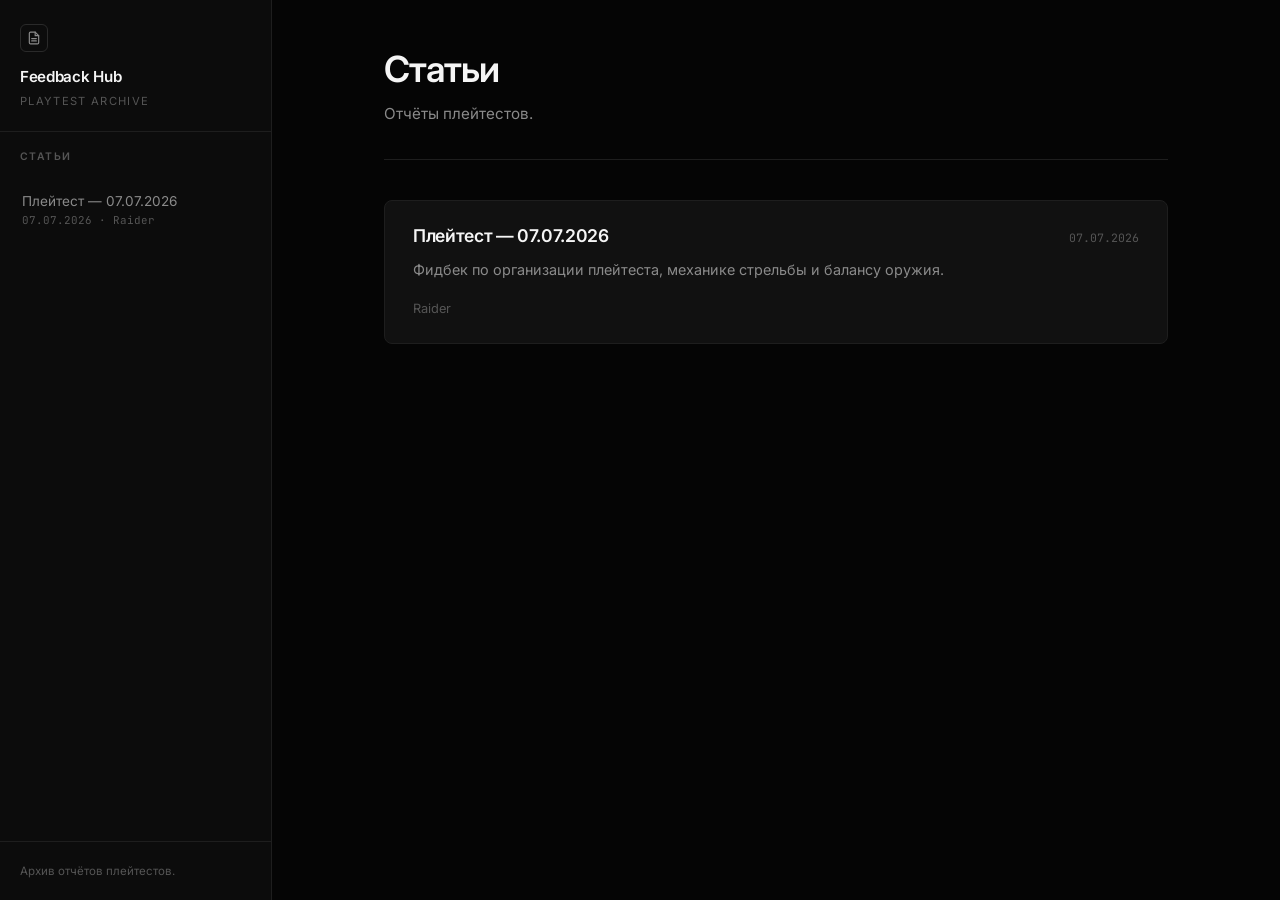
==== commit f1543eb9: "Use original playtest text only and remove tags. Article content matches source materials verbatim; " ====
--- a/index.html
+++ b/index.html
@@ -4,7 +4,7 @@
   <meta charset="UTF-8">
   <meta name="viewport" content="width=device-width, initial-scale=1.0">
   <title>Feedback Hub — Архив плейтестов</title>
-  <meta name="description" content="Хаб статей с фидбеком по плейтестам: организация, геймплей, баланс.">
+  <meta name="description" content="Архив отчётов плейтестов">
   <link rel="preconnect" href="https://fonts.googleapis.com">
   <link rel="preconnect" href="https://fonts.gstatic.com" crossorigin>
   <link href="https://fonts.googleapis.com/css2?family=Inter:wght@400;500;600;700&family=JetBrains+Mono:wght@400;500&display=swap" rel="stylesheet">
@@ -30,30 +30,18 @@
         </a>
       </div>
 
-      <div class="sidebar-block">
-        <div class="sidebar-label">Теги</div>
-        <div class="tags" id="tag-filters">
-          <button type="button" class="tag tag--neutral tag-filter is-active" data-tag="all">все</button>
-          <span class="tag tag--playtest">плейтест</span>
-          <span class="tag tag--shooting">стрельба</span>
-          <span class="tag tag--balance">баланс</span>
-          <span class="tag tag--org">организация</span>
-        </div>
-      </div>
-
       <div class="sidebar-block" style="padding-bottom:0;border-bottom:none">
         <div class="sidebar-label">Статьи</div>
       </div>
       <nav class="nav-links" id="sidebar-articles">
         <a class="nav-link" href="articles/2026-07-07-playtest-raider.html">
           Плейтест — 07.07.2026
-          <span class="nav-link-meta">7 июл. 2026 · Raider</span>
+          <span class="nav-link-meta">07.07.2026 · Raider</span>
         </a>
       </nav>
 
       <div class="sidebar-footer">
-        <p>Архив отчётов плейтестов. Каждая статья — организация, геймплей, статы, итог.</p>
-        <p class="copy">&copy; 2026</p>
+        <p>Архив отчётов плейтестов.</p>
       </div>
     </aside>
 
@@ -61,33 +49,21 @@
       <div class="main-inner">
         <header class="hub-header">
           <h1>Статьи</h1>
-          <p>Отчёты плейтестов с разбивкой по разделам. Фильтруйте по тегам в боковой панели.</p>
-          <div class="hub-stats">
-            <span><strong id="stat-count">1</strong> статей</span>
-            <span><strong id="stat-tags">4</strong> тегов</span>
-          </div>
+          <p>Отчёты плейтестов.</p>
         </header>
 
         <div id="article-list" class="article-grid">
-          <a class="article-card" href="articles/2026-07-07-playtest-raider.html" data-id="2026-07-07-playtest-raider" data-tags="плейтест,стрельба,баланс,организация">
+          <a class="article-card" href="articles/2026-07-07-playtest-raider.html" data-id="2026-07-07-playtest-raider">
             <div class="article-card-top">
               <h2>Плейтест — 07.07.2026</h2>
-              <span class="article-card-date">7 июля 2026</span>
+              <span class="article-card-date">07.07.2026</span>
             </div>
-            <p class="article-card-summary">Фидбек по организации плейтеста, механике стрельбы и балансу оружия. Предложения по регламенту, отдаче и статам.</p>
+            <p class="article-card-summary">Фидбек по организации плейтеста, механике стрельбы и балансу оружия.</p>
             <div class="article-card-bottom">
               <span class="article-card-author">Raider</span>
-              <div class="tags">
-                <span class="tag tag--playtest">плейтест</span>
-                <span class="tag tag--shooting">стрельба</span>
-                <span class="tag tag--balance">баланс</span>
-                <span class="tag tag--org">организация</span>
-              </div>
             </div>
           </a>
         </div>
-
-        <p class="empty-state is-hidden" id="empty-state">Нет статей с выбранными тегами.</p>
       </div>
     </div>
   </div>
--- a/css/styles.css
+++ b/css/styles.css
@@ -617,6 +617,43 @@
 .badge-warn { background: rgba(234,179,8,0.15); color: var(--yellow); border: 1px solid rgba(234,179,8,0.3); }
 .badge-neutral { background: rgba(138,138,138,0.12); color: var(--text-muted); border: 1px solid var(--border-light); }
 
+.weapon-block {
+  background: var(--bg-card);
+  border: 1px solid var(--border);
+  border-radius: var(--radius);
+  padding: 20px 24px;
+  margin: 12px 0;
+}
+
+.weapon-block-name {
+  font-size: 1rem;
+  font-weight: 600;
+  color: var(--text);
+  margin-bottom: 10px;
+}
+
+.stat-list {
+  list-style: none;
+  margin: 0 0 12px;
+  padding: 0;
+}
+
+.stat-list li {
+  font-family: var(--mono);
+  font-size: 0.85rem;
+  color: var(--text-muted);
+  padding: 4px 0;
+  margin: 0;
+}
+
+.weapon-block-note {
+  font-size: 0.9rem;
+  color: var(--text-muted);
+  line-height: 1.65;
+  padding-top: 12px;
+  border-top: 1px solid var(--border);
+}
+
 .weapon-card {
   background: var(--bg-card);
   border: 1px solid var(--border);
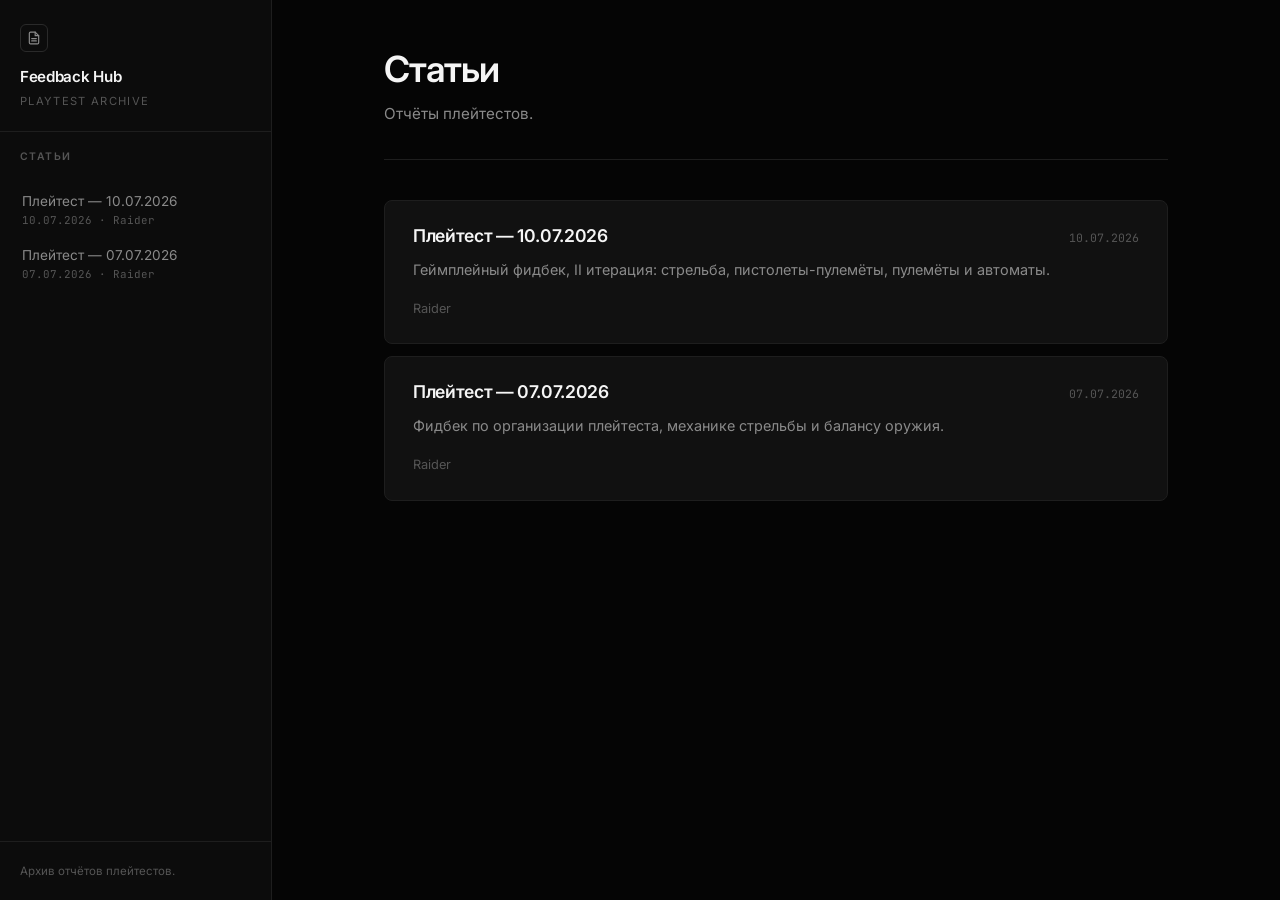
==== commit 953dd622: "Add playtest report for 10.07.2026 with structured gameplay feedback. II iteration covering shooting" ====
--- a/index.html
+++ b/index.html
@@ -5,6 +5,7 @@
   <meta name="viewport" content="width=device-width, initial-scale=1.0">
   <title>Feedback Hub — Архив плейтестов</title>
   <meta name="description" content="Архив отчётов плейтестов">
+  <meta name="robots" content="noindex, nofollow">
   <link rel="preconnect" href="https://fonts.googleapis.com">
   <link rel="preconnect" href="https://fonts.gstatic.com" crossorigin>
   <link href="https://fonts.googleapis.com/css2?family=Inter:wght@400;500;600;700&family=JetBrains+Mono:wght@400;500&display=swap" rel="stylesheet">
@@ -34,6 +35,10 @@
         <div class="sidebar-label">Статьи</div>
       </div>
       <nav class="nav-links" id="sidebar-articles">
+        <a class="nav-link" href="articles/2026-07-10-playtest-raider.html">
+          Плейтест — 10.07.2026
+          <span class="nav-link-meta">10.07.2026 · Raider</span>
+        </a>
         <a class="nav-link" href="articles/2026-07-07-playtest-raider.html">
           Плейтест — 07.07.2026
           <span class="nav-link-meta">07.07.2026 · Raider</span>
@@ -53,6 +58,16 @@
         </header>
 
         <div id="article-list" class="article-grid">
+          <a class="article-card" href="articles/2026-07-10-playtest-raider.html" data-id="2026-07-10-playtest-raider">
+            <div class="article-card-top">
+              <h2>Плейтест — 10.07.2026</h2>
+              <span class="article-card-date">10.07.2026</span>
+            </div>
+            <p class="article-card-summary">Геймплейный фидбек, II итерация: стрельба, пистолеты-пулемёты, пулемёты и автоматы.</p>
+            <div class="article-card-bottom">
+              <span class="article-card-author">Raider</span>
+            </div>
+          </a>
           <a class="article-card" href="articles/2026-07-07-playtest-raider.html" data-id="2026-07-07-playtest-raider">
             <div class="article-card-top">
               <h2>Плейтест — 07.07.2026</h2>
--- a/css/styles.css
+++ b/css/styles.css
@@ -437,6 +437,146 @@
 ul, ol { margin-left: 20px; }
 li { margin-bottom: 6px; }
 
+/* ── List blocks ── */
+.list-block {
+  background: var(--bg-card);
+  border: 1px solid var(--border);
+  border-radius: var(--radius);
+  padding: 18px 22px;
+  margin: 12px 0 20px;
+}
+
+.list-block ul {
+  margin: 0;
+  padding-left: 18px;
+}
+
+.list-block li:last-child { margin-bottom: 0; }
+
+.list-block--warn { border-left: 3px solid var(--yellow); }
+.list-block--ok { border-left: 3px solid var(--green); }
+.list-block--accent { border-left: 3px solid var(--accent); }
+
+/* ── Reference links ── */
+.refs-group {
+  background: var(--bg-card);
+  border: 1px solid var(--border);
+  border-radius: var(--radius);
+  padding: 18px 20px;
+  margin: 20px 0;
+}
+
+.refs-group-label {
+  font-size: 0.9rem;
+  color: var(--text-muted);
+  margin-bottom: 12px;
+  line-height: 1.6;
+}
+
+.refs-group-note {
+  font-size: 0.88rem;
+  color: var(--text-dim);
+  margin-top: 12px;
+  padding-top: 12px;
+  border-top: 1px solid var(--border);
+  line-height: 1.6;
+}
+
+.media-ref {
+  display: flex;
+  align-items: center;
+  gap: 14px;
+  padding: 12px 14px;
+  background: var(--bg-hover);
+  border: 1px solid var(--border-light);
+  border-radius: 6px;
+  text-decoration: none;
+  transition: border-color 0.2s, background 0.2s;
+}
+
+.media-ref:hover {
+  border-color: var(--accent);
+  background: var(--accent-dim);
+  text-decoration: none;
+}
+
+.media-ref-icon {
+  width: 36px;
+  height: 36px;
+  border-radius: 6px;
+  display: flex;
+  align-items: center;
+  justify-content: center;
+  flex-shrink: 0;
+  font-family: var(--mono);
+  font-size: 0.68rem;
+  font-weight: 700;
+}
+
+.media-ref-icon--drive {
+  background: rgba(34, 197, 94, 0.15);
+  color: var(--green);
+  border: 1px solid rgba(34, 197, 94, 0.25);
+}
+
+.media-ref-icon--yt {
+  background: rgba(239, 68, 68, 0.12);
+  color: var(--red);
+  border: 1px solid rgba(239, 68, 68, 0.25);
+}
+
+.media-ref-body {
+  flex: 1;
+  min-width: 0;
+}
+
+.media-ref-title {
+  display: block;
+  font-size: 0.9rem;
+  font-weight: 600;
+  color: var(--text);
+  margin-bottom: 2px;
+}
+
+.media-ref-meta {
+  display: block;
+  font-family: var(--mono);
+  font-size: 0.72rem;
+  color: var(--text-dim);
+  white-space: nowrap;
+  overflow: hidden;
+  text-overflow: ellipsis;
+}
+
+.media-ref-arrow {
+  color: var(--text-dim);
+  font-size: 1rem;
+  flex-shrink: 0;
+  transition: transform 0.2s, color 0.2s;
+}
+
+.media-ref:hover .media-ref-arrow {
+  color: var(--accent);
+  transform: translateX(2px);
+}
+
+/* ── Text group ── */
+.text-group {
+  background: var(--bg-card);
+  border: 1px solid var(--border);
+  border-left: 3px solid var(--border-light);
+  border-radius: var(--radius);
+  padding: 20px 24px;
+  margin: 20px 0;
+}
+
+.text-group p {
+  margin-bottom: 14px;
+  line-height: 1.75;
+}
+
+.text-group p:last-child { margin-bottom: 0; }
+
 /* ── Content components ── */
 .content-block {
   background: var(--bg-card);
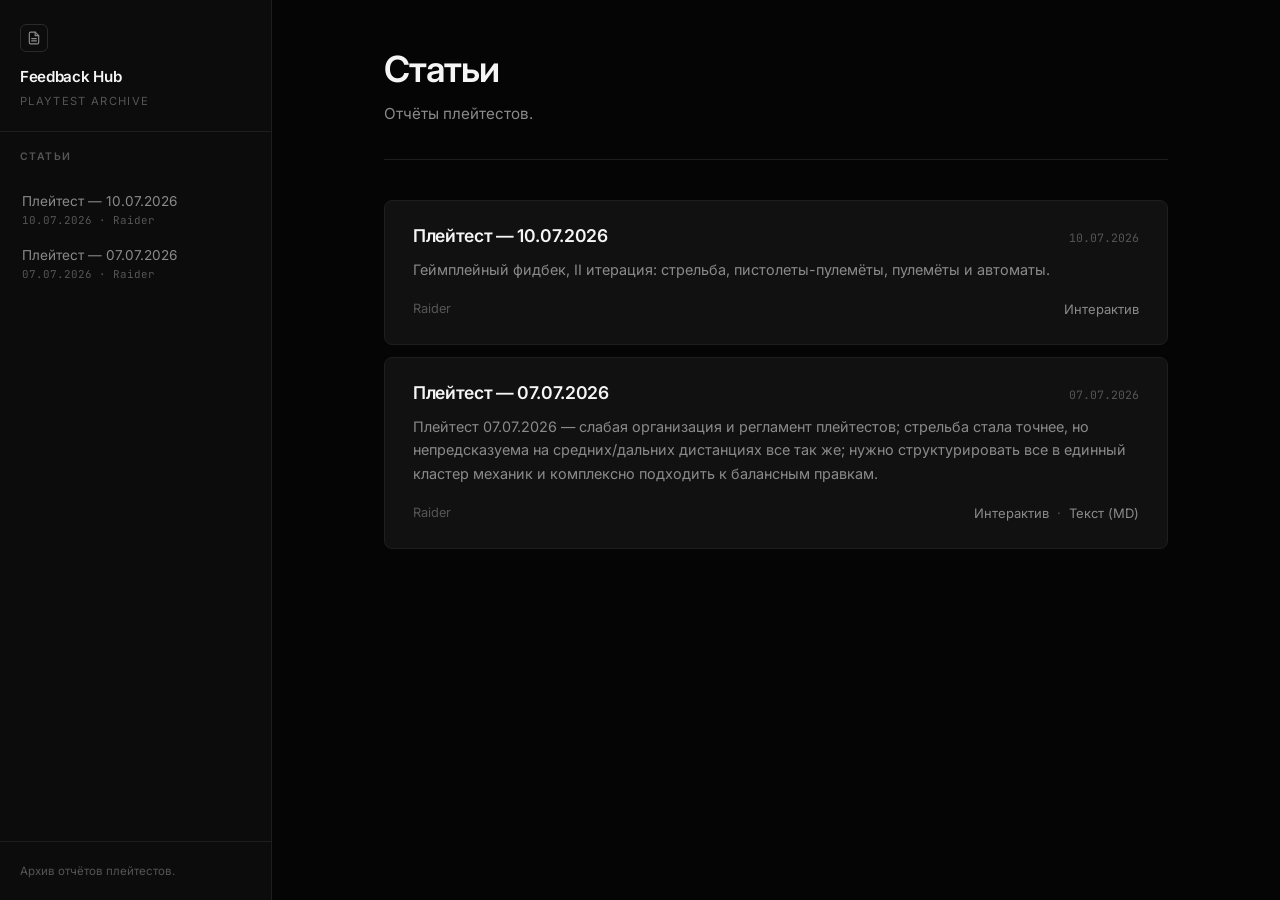
==== commit b18e6efc: "Add MD text version and Discord summary for 07.07 playtest. Hub cards now link to interactive and te" ====
--- a/index.html
+++ b/index.html
@@ -58,26 +58,34 @@
         </header>
 
         <div id="article-list" class="article-grid">
-          <a class="article-card" href="articles/2026-07-10-playtest-raider.html" data-id="2026-07-10-playtest-raider">
+          <article class="article-card" data-id="2026-07-10-playtest-raider">
             <div class="article-card-top">
-              <h2>Плейтест — 10.07.2026</h2>
+              <h2><a class="article-card-title" href="articles/2026-07-10-playtest-raider.html">Плейтест — 10.07.2026</a></h2>
               <span class="article-card-date">10.07.2026</span>
             </div>
             <p class="article-card-summary">Геймплейный фидбек, II итерация: стрельба, пистолеты-пулемёты, пулемёты и автоматы.</p>
             <div class="article-card-bottom">
               <span class="article-card-author">Raider</span>
+              <div class="article-card-formats">
+                <a class="article-card-format" href="articles/2026-07-10-playtest-raider.html">Интерактив</a>
+              </div>
             </div>
-          </a>
-          <a class="article-card" href="articles/2026-07-07-playtest-raider.html" data-id="2026-07-07-playtest-raider">
+          </article>
+          <article class="article-card" data-id="2026-07-07-playtest-raider">
             <div class="article-card-top">
-              <h2>Плейтест — 07.07.2026</h2>
+              <h2><a class="article-card-title" href="articles/2026-07-07-playtest-raider.html">Плейтест — 07.07.2026</a></h2>
               <span class="article-card-date">07.07.2026</span>
             </div>
-            <p class="article-card-summary">Фидбек по организации плейтеста, механике стрельбы и балансу оружия.</p>
+            <p class="article-card-summary">Плейтест 07.07.2026 — слабая организация и регламент плейтестов; стрельба стала точнее, но непредсказуема на средних/дальних дистанциях все так же; нужно структурировать все в единный кластер механик и комплексно подходить к балансным правкам.</p>
             <div class="article-card-bottom">
               <span class="article-card-author">Raider</span>
+              <div class="article-card-formats">
+                <a class="article-card-format" href="articles/2026-07-07-playtest-raider.html">Интерактив</a>
+                <span class="article-format-sep">·</span>
+                <a class="article-card-format" href="text/07.07.2026%20test.md">Текст (MD)</a>
+              </div>
             </div>
-          </a>
+          </article>
         </div>
       </div>
     </div>
--- a/css/styles.css
+++ b/css/styles.css
@@ -377,6 +377,46 @@
   margin-bottom: 12px;
 }
 
+.article-format-bar {
+  display: flex;
+  flex-wrap: wrap;
+  align-items: center;
+  gap: 8px;
+  margin-top: 16px;
+  font-size: 0.875rem;
+  color: var(--text-muted);
+}
+
+.article-format-label { color: var(--text-dim); }
+.article-format-current { color: var(--accent); }
+.article-format-sep { color: var(--text-dim); }
+.article-format-link { color: var(--text-muted); }
+.article-format-link:hover { color: var(--accent); }
+
+.article-card-formats {
+  display: flex;
+  align-items: center;
+  gap: 8px;
+  font-size: 0.8125rem;
+}
+
+.article-card-format {
+  color: var(--text-muted);
+}
+
+.article-card-format:hover {
+  color: var(--accent);
+}
+
+.article-card-title {
+  color: inherit;
+  text-decoration: none;
+}
+
+.article-card-title:hover {
+  color: var(--accent);
+}
+
 .article-lead {
   font-size: 1rem;
   color: var(--text-muted);
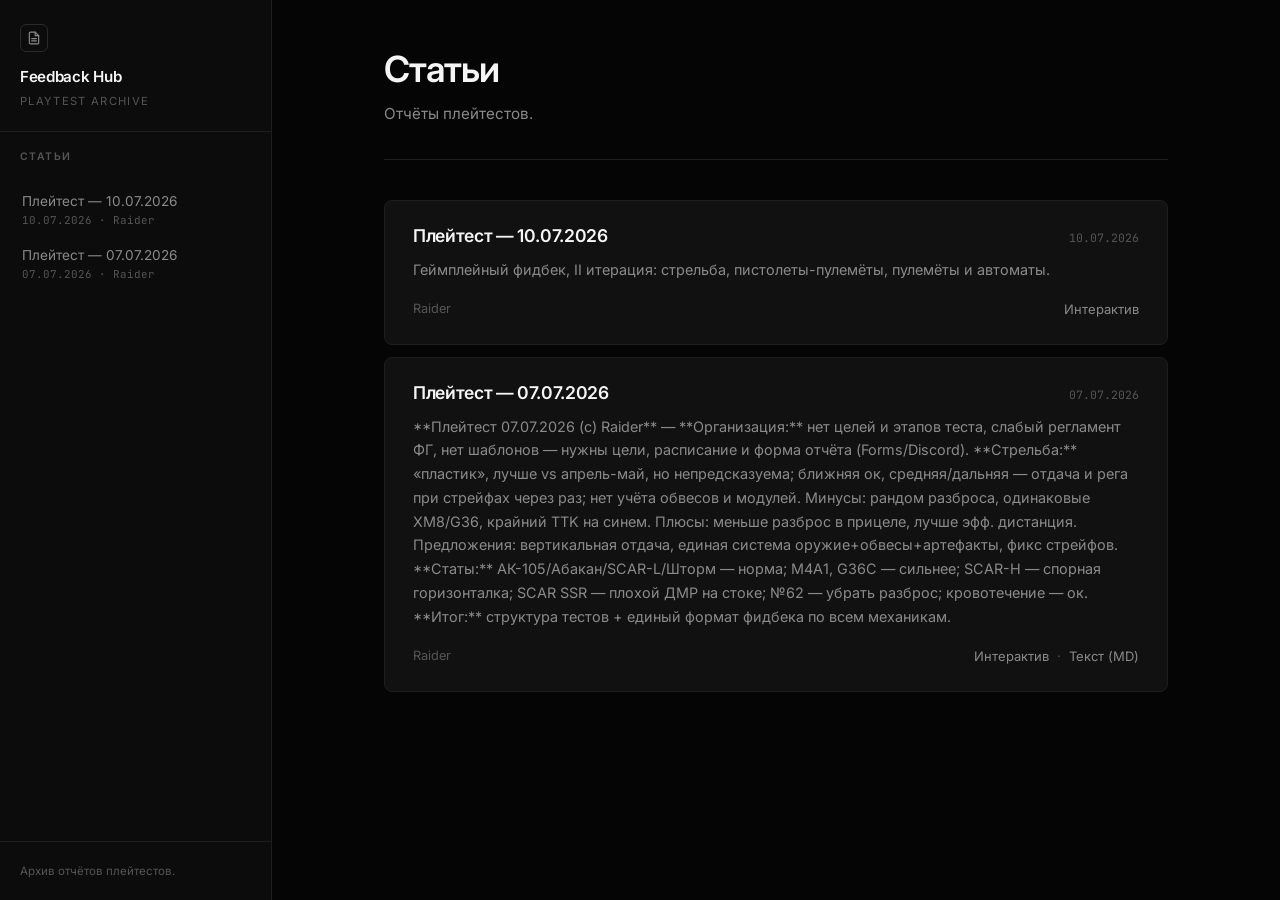
==== commit 70e6a509: "Expand Discord summary for 07.07 playtest to cover all sections. Organization, shooting, weapon stat" ====
--- a/index.html
+++ b/index.html
@@ -76,7 +76,7 @@
               <h2><a class="article-card-title" href="articles/2026-07-07-playtest-raider.html">Плейтест — 07.07.2026</a></h2>
               <span class="article-card-date">07.07.2026</span>
             </div>
-            <p class="article-card-summary">Плейтест 07.07.2026 — слабая организация и регламент плейтестов; стрельба стала точнее, но непредсказуема на средних/дальних дистанциях все так же; нужно структурировать все в единный кластер механик и комплексно подходить к балансным правкам.</p>
+            <p class="article-card-summary"><strong>Плейтест 07.07.2026 (c) Raider</strong> — <strong>Организация:</strong> нет целей и этапов теста, слабый регламент ФГ, нет шаблонов — нужны цели, расписание и форма отчёта (Forms/Discord). <strong>Стрельба:</strong> «пластик», лучше vs апрель-май, но непредсказуема; ближняя ок, средняя/дальняя — отдача и рега при стрейфах через раз; нет учёта обвесов и модулей. Минусы: рандом разброса, одинаковые XM8/G36, крайний TТK на синем. Плюсы: меньше разброс в прицеле, лучше эфф. дистанция. Предложения: вертикальная отдача, единая система оружие+обвесы+артефакты, фикс стрейфов. <strong>Статы:</strong> АК-105/Абакан/SCAR-L/Шторм — норма; M4A1, G36C — сильнее; SCAR-H — спорная горизонталка; SCAR SSR — плохой ДМР на стоке; №62 — убрать разброс; кровотечение — ок. <strong>Итог:</strong> структура тестов + единый формат фидбека по всем механикам.</p>
             <div class="article-card-bottom">
               <span class="article-card-author">Raider</span>
               <div class="article-card-formats">
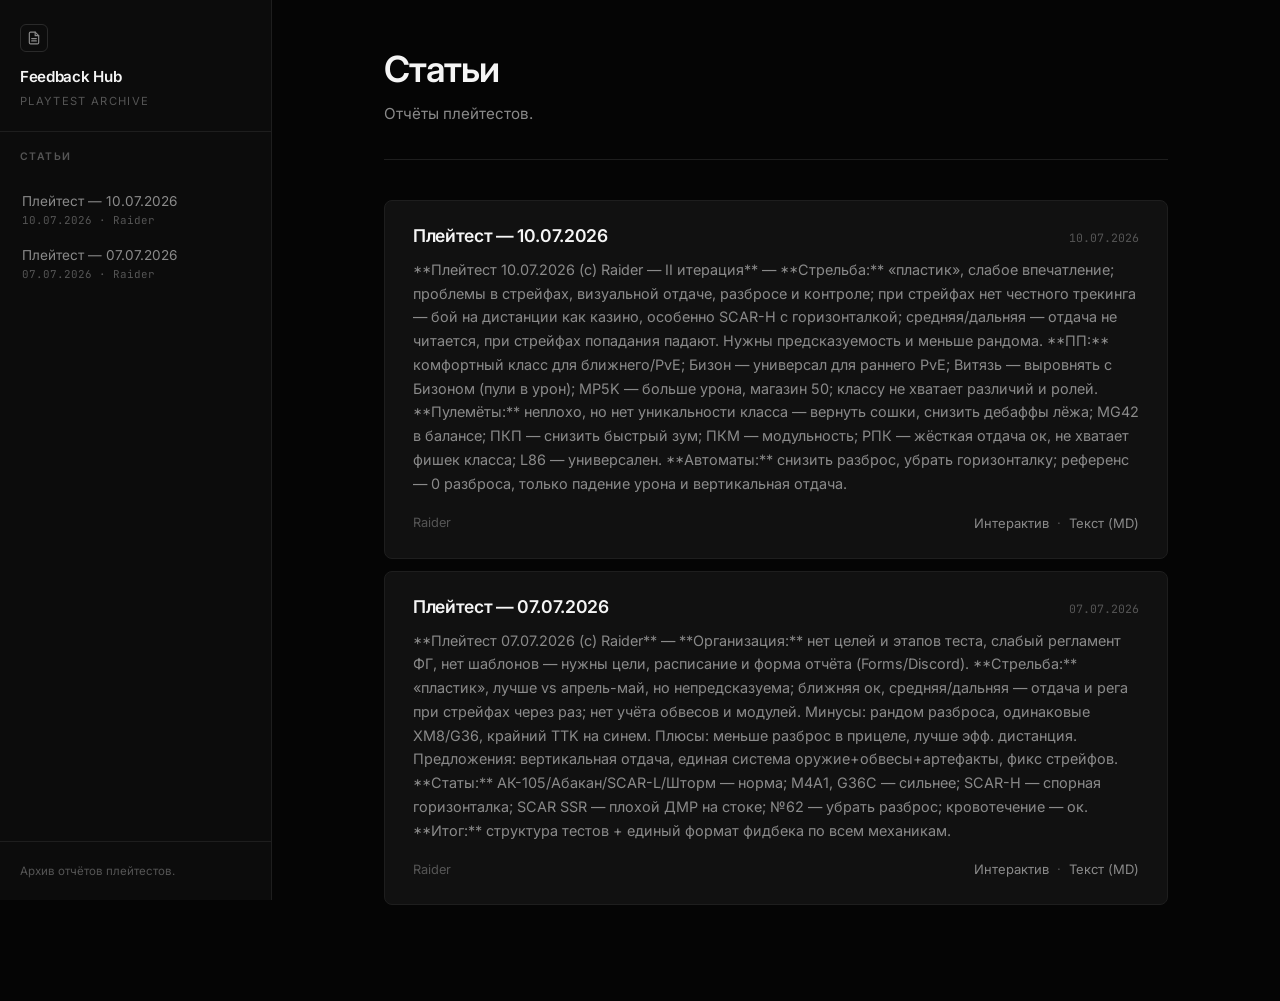
==== commit 9b145738: "Add MD text version and Discord summary for 10.07 playtest. Covers shooting, SMGs, LMGs and assault " ====
--- a/index.html
+++ b/index.html
@@ -63,11 +63,13 @@
               <h2><a class="article-card-title" href="articles/2026-07-10-playtest-raider.html">Плейтест — 10.07.2026</a></h2>
               <span class="article-card-date">10.07.2026</span>
             </div>
-            <p class="article-card-summary">Геймплейный фидбек, II итерация: стрельба, пистолеты-пулемёты, пулемёты и автоматы.</p>
+            <p class="article-card-summary"><strong>Плейтест 10.07.2026 (c) Raider — II итерация</strong> — <strong>Стрельба:</strong> «пластик», слабое впечатление; проблемы в стрейфах, визуальной отдаче, разбросе и контроле; при стрейфах нет честного трекинга — бой на дистанции как казино, особенно SCAR-H с горизонталкой; средняя/дальняя — отдача не читается, при стрейфах попадания падают. Нужны предсказуемость и меньше рандома. <strong>ПП:</strong> комфортный класс для ближнего/PvE; Бизон — универсал для раннего PvE; Витязь — выровнять с Бизоном (пули в урон); MP5K — больше урона, магазин 50; классу не хватает различий и ролей. <strong>Пулемёты:</strong> неплохо, но нет уникальности класса — вернуть сошки, снизить дебаффы лёжа; MG42 в балансе; ПКП — снизить быстрый зум; ПКМ — модульность; РПК — жёсткая отдача ок, не хватает фишек класса; L86 — универсален. <strong>Автоматы:</strong> снизить разброс, убрать горизонталку; референс — 0 разброса, только падение урона и вертикальная отдача.</p>
             <div class="article-card-bottom">
               <span class="article-card-author">Raider</span>
               <div class="article-card-formats">
                 <a class="article-card-format" href="articles/2026-07-10-playtest-raider.html">Интерактив</a>
+                <span class="article-format-sep">·</span>
+                <a class="article-card-format" href="text/10.07.2026%20test.md">Текст (MD)</a>
               </div>
             </div>
           </article>
